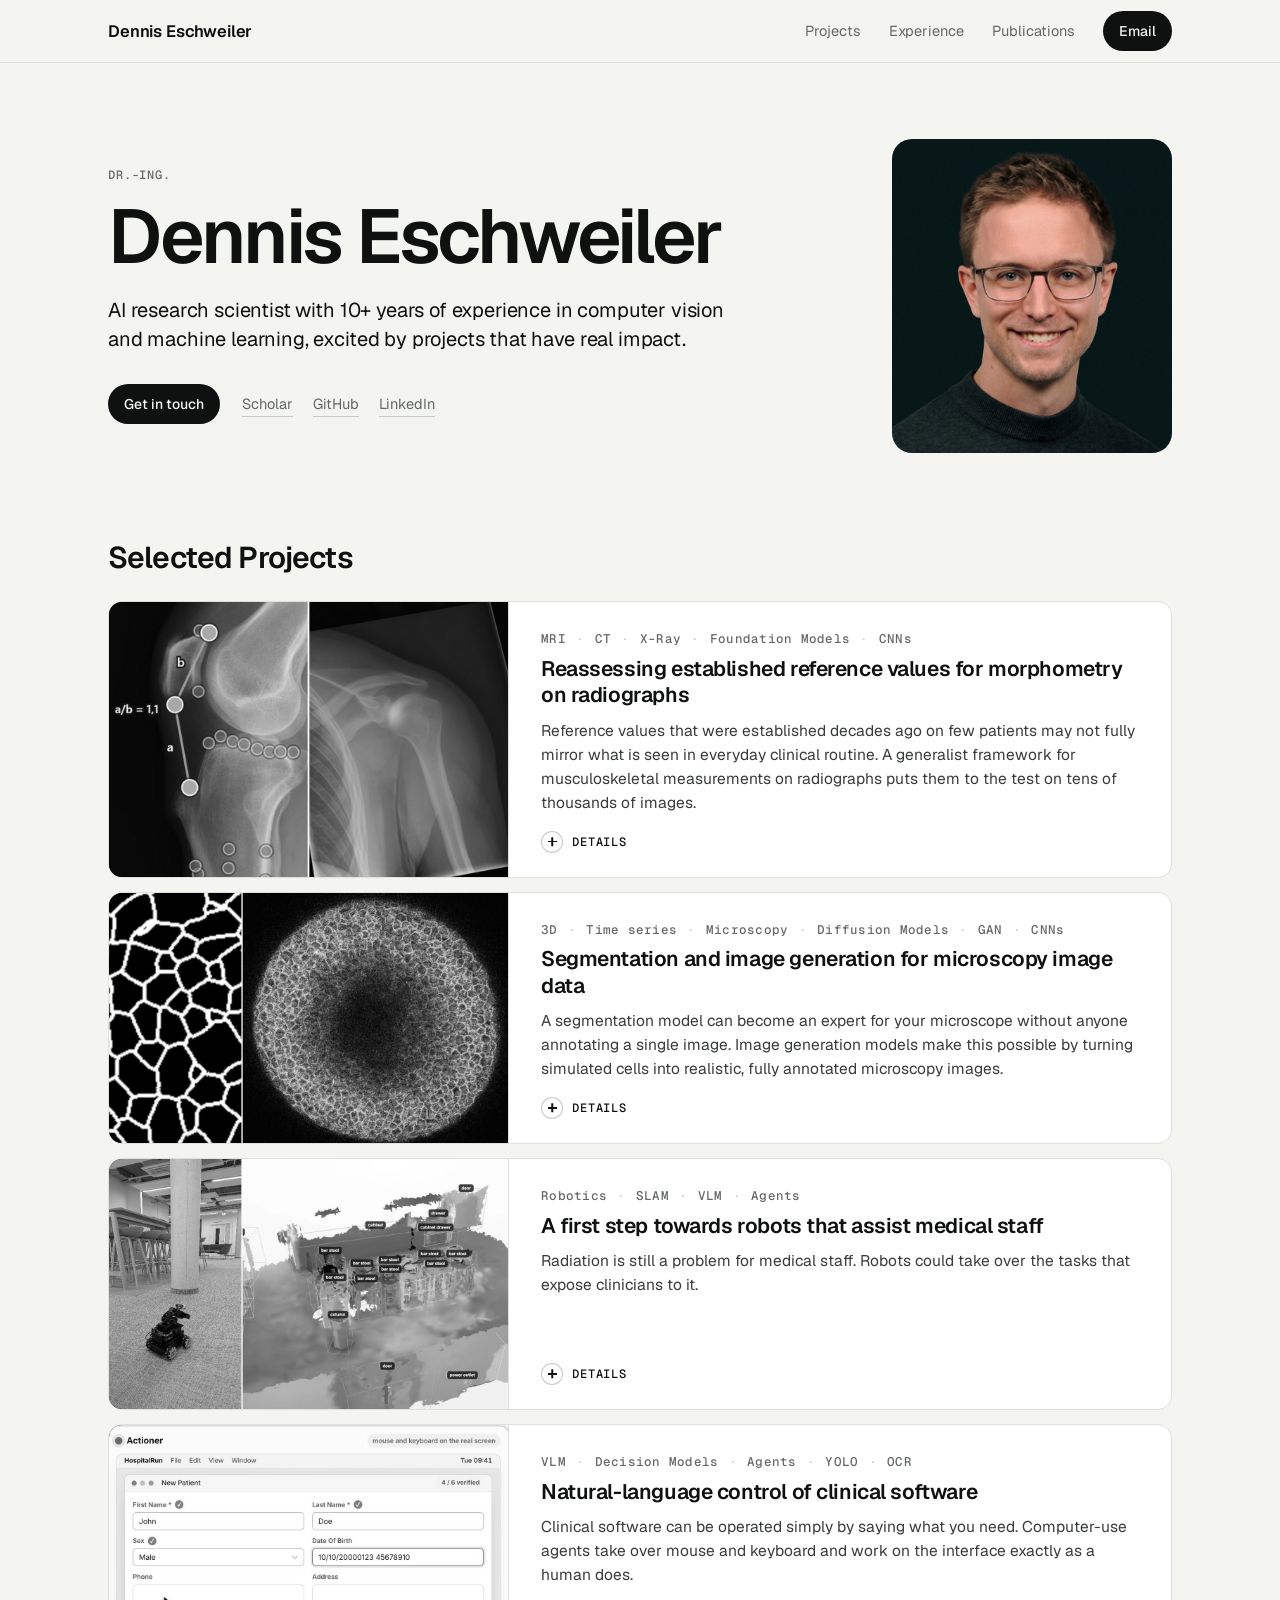
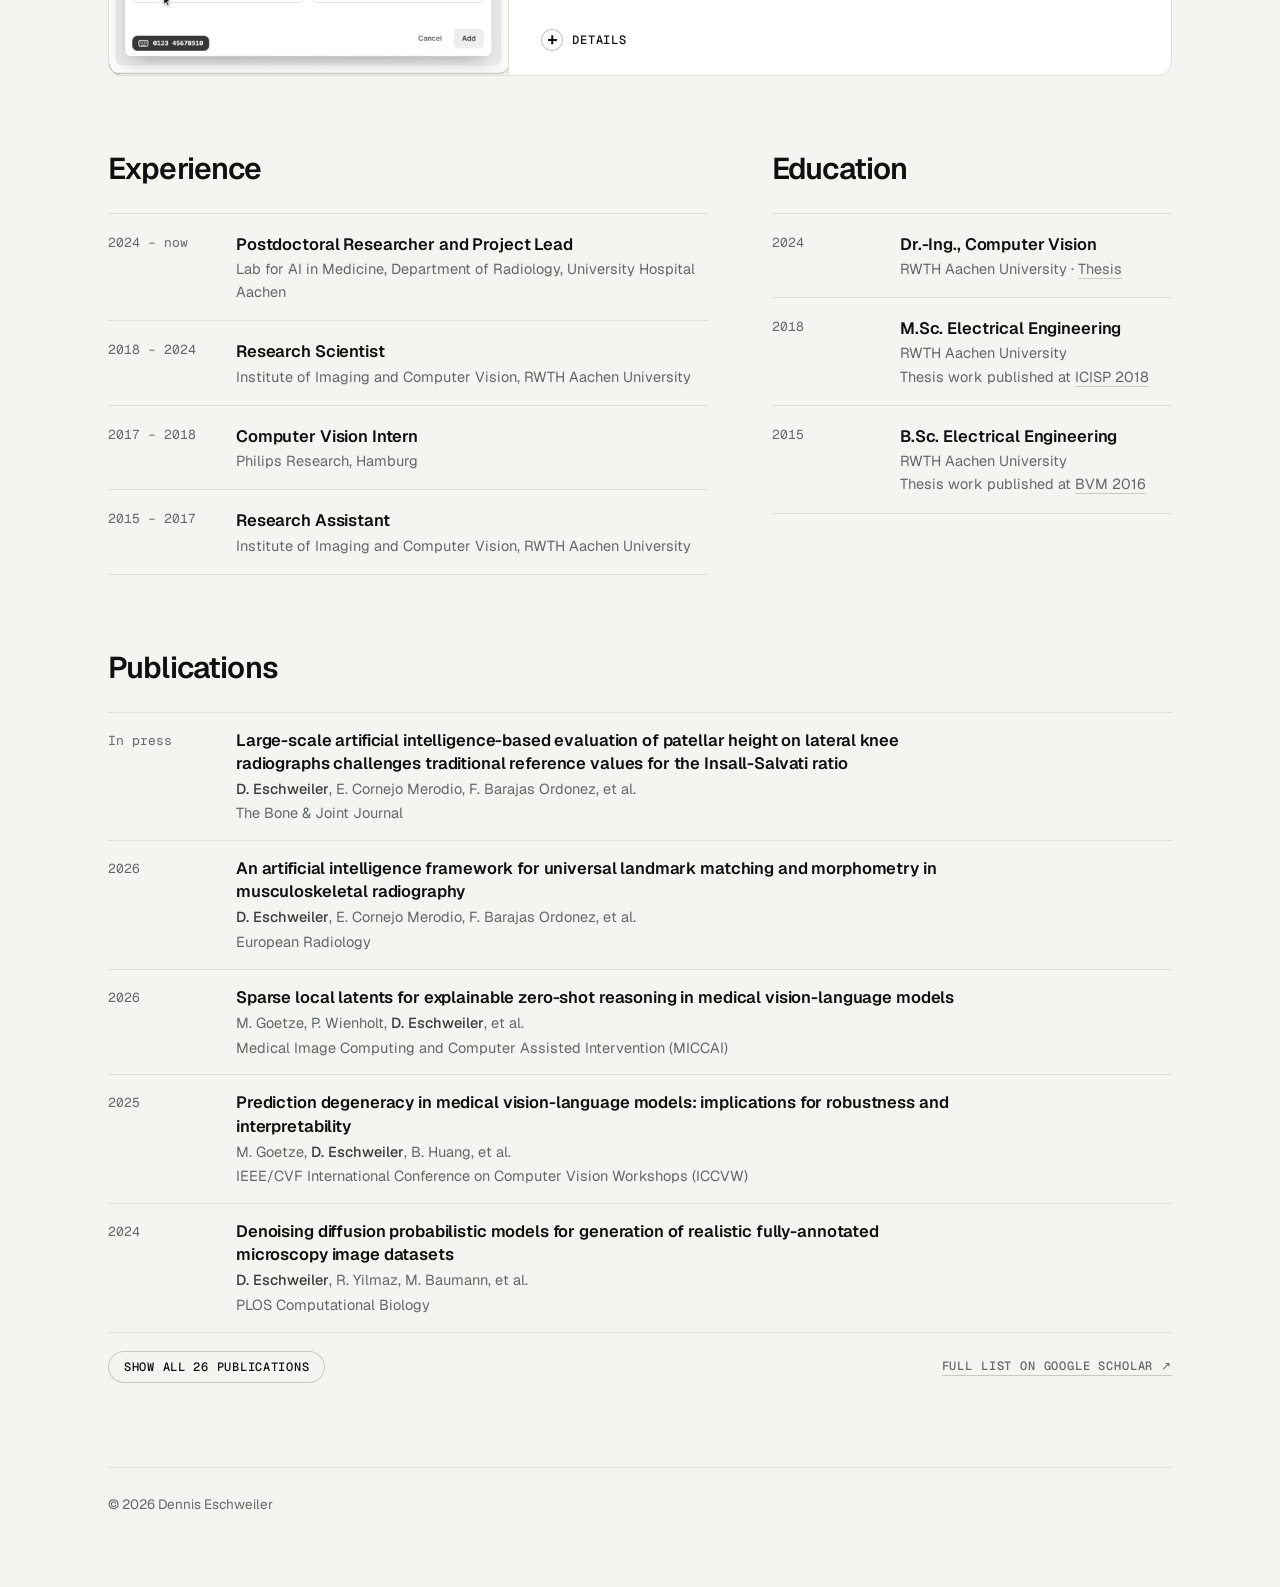
==== index.html @ c9a4a165 "Add thesis publications to education" ====
<!doctype html>
<html lang="en">
<head>
<meta charset="utf-8">
<meta name="viewport" content="width=device-width, initial-scale=1">
<meta name="color-scheme" content="light">
<title>Dennis Eschweiler · AI Research Scientist</title>
<meta name="description" content="Dennis Eschweiler, AI research scientist with 10+ years of experience in computer vision and machine learning. Selected projects, experience and publications.">
<link rel="canonical" href="https://deschweiler.github.io/">
<meta property="og:type" content="profile">
<meta property="og:title" content="Dennis Eschweiler · AI Research Scientist">
<meta property="og:description" content="Dennis Eschweiler, AI research scientist with 10+ years of experience in computer vision and machine learning. Selected projects, experience and publications.">
<meta property="og:url" content="https://deschweiler.github.io/">
<meta property="og:image" content="https://deschweiler.github.io/assets/img/portrait-dark-sq.jpg">
<meta property="og:image:width" content="720">
<meta property="og:image:height" content="720">
<meta name="twitter:card" content="summary">
<link rel="icon" href="favicon.svg" type="image/svg+xml">
<link rel="preload" href="assets/fonts/geist-latin-wght-normal.woff2" as="font" type="font/woff2" crossorigin>
<link rel="stylesheet" href="assets/style.css">
<script type="application/ld+json">
{
  "@context": "https://schema.org",
  "@type": "Person",
  "name": "Dennis Eschweiler",
  "honorificPrefix": "Dr.-Ing.",
  "jobTitle": "AI Research Scientist",
  "url": "https://deschweiler.github.io/",
  "image": "https://deschweiler.github.io/assets/img/portrait-dark-sq.jpg",
  "worksFor": {"@type": "Organization", "name": "University Hospital Aachen"},
  "alumniOf": {"@type": "CollegeOrUniversity", "name": "RWTH Aachen University"},
  "sameAs": [
    "https://scholar.google.de/citations?user=JV57X-wAAAAJ",
    "https://github.com/DEschweiler",
    "https://linkedin.com/in/dennis-eschweiler"
  ]
}
</script>
</head>
<body>

<div class="nav">
  <div class="wrap">
    <a href="#top"><b>Dennis Eschweiler</b></a>
    <ul>
      <li><a href="#projects">Projects</a></li>
      <li><a href="#experience">Experience</a></li>
      <li><a href="#publications">Publications</a></li>
      <li><a class="pill" href="mailto:dennis.eschweiler@rwth-aachen.de">Email</a></li>
    </ul>
  </div>
</div>

<main class="wrap" id="top">

  <section class="hero">
    <div>
      <p class="label eyebrow">Dr.-Ing.</p>
      <h1>Dennis Eschweiler</h1>
      <p class="statement">AI research scientist with 10+ years of experience in computer vision and machine learning, excited by projects that have real impact.</p>      <div class="actions">
        <a class="pill" href="mailto:dennis.eschweiler@rwth-aachen.de">Get in touch</a>
        <span class="textlinks"><a href="https://scholar.google.de/citations?user=JV57X-wAAAAJ">Scholar</a><a href="https://github.com/DEschweiler">GitHub</a><a href="https://linkedin.com/in/dennis-eschweiler">LinkedIn</a></span>
      </div>
    </div>
    <img class="portrait" src="assets/img/portrait-dark-tall.jpg" width="280" height="314" alt="Portrait of Dennis Eschweiler">
  </section>

  <section class="sec" id="projects">
    <div class="sec-head"><h2>Selected Projects</h2></div>
    <div class="tiles">

      <details class="tile">
        <summary>
          <figure><img loading="lazy" decoding="async" src="assets/img/work-radiography.jpg" width="1140" height="712" alt="A knee radiograph with automatically placed landmarks and a measured ratio, next to a shoulder radiograph with a heatmap of the matched landmark position"></figure>
          <div class="tile-b">
            <span class="label kw">MRI <i>·</i> CT <i>·</i> X-Ray <i>·</i> Foundation Models <i>·</i> CNNs</span>
            <h3>Reassessing established reference values for morphometry on radiographs</h3>
            <p>Reference values that were established decades ago on few patients may not fully mirror what is seen in everyday clinical routine. A generalist framework for musculoskeletal measurements on radiographs puts them to the test on tens of thousands of images.</p>
            <span class="more"><i aria-hidden="true"></i><span class="off">Details</span><span class="on">Close</span></span>
          </div>
        </summary>
        <div class="tile-d">
          <ul class="pts">
            <li>The framework I developed is generalist. Landmarks are placed once on a reference radiograph and transferred to every other radiograph automatically, so it is not tied to a single measurement or anatomy.</li>
            <li>On more than 53,000 knee radiographs, we already identified a concerning discrepancy between the traditional reference values and clinical routine for one measurement, the Insall-Salvati ratio.</li>
            <li>Next, we plan to extend this to other anatomies and projections to bring real benefit to healthcare and to the understanding of human anatomy.</li>
            <li>We are also extending the framework to 3D to include MRI and CT, and pursue the same contributions there.</li>
          </ul>
          <div class="side">
            <div class="grp">
              <span class="label">Publications</span>
              <ul>
                <li><a href="https://doi.org/10.1007/s00330-026-12555-y">European Radiology</a><small>Method, 2026</small></li>
                <li><b>The Bone &amp; Joint Journal</b><small>Clinical study, in press</small></li>
              </ul>
            </div>
            <div class="grp">
              <span class="label">Award</span>
              <ul>
                <li><a href="https://www.ukaachen.de/kliniken-institute/klinik-fuer-diagnostische-und-interventionelle-radiologie/alle-beitraege-aus-news/news/dennis-eschweiler-aus-dem-lab-for-artificial-intelligence-in-medicine-erhaelt-den-dgmsr-wissenschaftspreis-2026/">DGMSR Science Award</a><small>2026</small></li>
              </ul>
            </div>
            <div class="grp">
              <span class="label">Links</span>
              <ul>
                <li><a href="https://truhnlab.github.io/RadiographLandmarkMatching">Project page</a></li>
              </ul>
            </div>
          </div>
        </div>
      </details>

      <details class="tile">
        <summary>
          <figure><img loading="lazy" decoding="async" src="assets/img/work-microscopy.jpg" width="1140" height="712" alt="A sketch of cell outlines next to a synthetic two-channel microscopy image generated with a diffusion model"></figure>
          <div class="tile-b">
            <span class="label kw">3D <i>·</i> Time series <i>·</i> Microscopy <i>·</i> Diffusion Models <i>·</i> GAN <i>·</i> CNNs</span>
            <h3>Segmentation and image generation for microscopy image data</h3>
            <p>A segmentation model can become an expert for your microscope without anyone annotating a single image. Image generation models make this possible by turning simulated cells into realistic, fully annotated microscopy images.</p>
            <span class="more"><i aria-hidden="true"></i><span class="off">Details</span><span class="on">Close</span></span>
          </div>
        </summary>
        <div class="tile-d">
          <ul class="pts">
            <li>Segmentation means outlining every cell in a microscopy image. Doing this on a robust and general level is hard, because you need many annotated examples that cover different microscopes, imaging techniques and quality standards.</li>
            <li>Simulating cell shapes is much easier, and a simulated shape is already its own annotation. A cell shape simulator can also be reused once it is set up, which makes the system sustainable.</li>
            <li>What is still missing is the image that belongs to each shape. An image generation model adds it by turning the simulated cell into a synthesized microscopy image, which gives fully annotated image and mask pairs for training segmentation approaches.</li>
            <li>To adapt this to a new microscope setup, you simply image your cells, train a diffusion model on them without supervision and let it turn simulated cells into cells that look exactly like the ones you just imaged.</li>
          </ul>
          <div class="side">
            <div class="grp">
              <span class="label">Publications</span>
              <ul>
                <li><a href="https://doi.org/10.1371/journal.pcbi.1011890">PLOS Computational Biology</a><small>2024</small></li>
                <li><b>ISBI and MICCAI workshops</b><small>Conference papers</small></li>
              </ul>
            </div>
            <div class="grp">
              <span class="label">Award</span>
              <ul>
                <li><a href="https://celltrackingchallenge.net/participants/RWTH-GE/">Cell Segmentation Benchmark</a><small>Winner, Cell Tracking Challenge 2019</small></li>
              </ul>
            </div>
            <div class="grp">
              <span class="label">Links</span>
              <ul>
                <li><a href="https://morphographx.org/">MorphoGraphX 2.0</a><small>Segmentation approach integrated</small></li>
                <li><a href="https://publications.rwth-aachen.de/record/993832">Doctoral thesis</a></li>
                <li><a href="https://github.com/stegmaierj/DiffusionModelsForImageSynthesis">Code</a></li>
              </ul>
            </div>
          </div>
        </div>
      </details>

      <details class="tile">
        <summary>
          <figure><img loading="lazy" decoding="async" src="assets/img/work-robotics.jpg" width="1140" height="712" alt="A small mobile robot with an arm in an office, next to its 3D scan of the room with labelled cabinets, bar stools and doors"></figure>
          <div class="tile-b">
            <span class="label kw">Robotics <i>·</i> SLAM <i>·</i> VLM <i>·</i> Agents</span>
            <h3>A first step towards robots that assist medical staff</h3>
            <p>Radiation is still a problem for medical staff. Robots could take over the tasks that expose clinicians to it.</p>
            <span class="more"><i aria-hidden="true"></i><span class="off">Details</span><span class="on">Close</span></span>
          </div>
        </summary>
        <div class="tile-d">
          <ul class="pts">
            <li>Robots are becoming omnipresent, and AI has reached a stage where they could advance quite a lot. As an engineer, I am particularly excited about this potential.</li>
            <li>We work towards this with a general system that lets a robot map a room, understand what is in it and manipulate objects. A robot could, for example, find and unpack sterile tools and materials or monitor radiation in an angiography suite, to assist medical staff with tasks during radiation exposure.</li>
          </ul>
          <div class="side">
            <div class="grp">
              <span class="label">Collaboration</span>
              <ul>
                <li><a href="https://pai.rwth-aachen.de/">Physical AI Lab</a><small>RWTH Aachen University</small></li>
              </ul>
            </div>
            <div class="grp">
              <span class="label">Links</span>
              <ul>
                <li><a href="https://truhnlab.github.io/MedicalEmbodiment_ScanLabelAct/">Project page</a></li>
                <li><a href="https://github.com/TruhnLab/MedicalEmbodiment_ScanLabelAct">Code</a></li>
              </ul>
            </div>
          </div>
        </div>
      </details>

      <details class="tile">
        <summary>
          <figure><img loading="lazy" decoding="async" src="assets/img/work-computer-use.jpg" width="1140" height="712" alt="An agent fills in a patient form in a hospital information system, with verified fields marked by green ticks"></figure>
          <div class="tile-b">
            <span class="label kw">VLM <i>·</i> Decision Models <i>·</i> Agents <i>·</i> YOLO <i>·</i> OCR</span>
            <h3>Natural-language control of clinical software</h3>
            <p>Clinical software can be operated simply by saying what you need. Computer-use agents take over mouse and keyboard and work on the interface exactly as a human does.</p>
            <span class="more"><i aria-hidden="true"></i><span class="off">Details</span><span class="on">Close</span></span>
          </div>
        </summary>
        <div class="tile-d">
          <ul class="pts">
            <li>The agents only work with what is on the screen, so no programmatic access to the software is needed.</li>
            <li>This opens up a lot of potential that we are working towards. Repetitive tasks can be automated, clinical staff can operate a system without touching it, even in sterile environments, and a user who is stuck can be shown how the system works, just like a colleague would show you.</li>
          </ul>
          <div class="side">
            <div class="grp">
              <span class="label">Publications</span>
              <ul>
                <li><b>Manuscript under review</b></li>
              </ul>
            </div>
            <div class="grp">
              <span class="label">Links</span>
              <ul>
                <li><a href="https://truhnlab.github.io/computer-use-agents/">Project page</a></li>
                <li><a href="https://github.com/TruhnLab/computer-use-agents">Code</a></li>
              </ul>
            </div>
          </div>
        </div>
      </details>

    </div>
  </section>

  <section class="sec two" id="experience">
    <div>
      <div class="sec-head"><h2>Experience</h2></div>
      <ul class="tl">
        <li><time>2024 – now</time><div><b>Postdoctoral Researcher and Project Lead</b><span>Lab for AI in Medicine, Department of Radiology, University Hospital Aachen</span></div></li>
        <li><time>2018 – 2024</time><div><b>Research Scientist</b><span>Institute of Imaging and Computer Vision, RWTH Aachen University</span></div></li>
        <li><time>2017 – 2018</time><div><b>Computer Vision Intern</b><span>Philips Research, Hamburg</span></div></li>
        <li><time>2015 – 2017</time><div><b>Research Assistant</b><span>Institute of Imaging and Computer Vision, RWTH Aachen University</span></div></li>
      </ul>
    </div>
    <div>
      <div class="sec-head"><h2>Education</h2></div>
      <ul class="tl">
        <li><time>2024</time><div><b>Dr.-Ing., Computer Vision</b><span>RWTH Aachen University · <a href="https://publications.rwth-aachen.de/record/993832">Thesis</a></span></div></li>
        <li><time>2018</time><div><b>M.Sc. Electrical Engineering</b><span>RWTH Aachen University</span><span>Thesis work published at <a href="https://doi.org/10.1007/978-3-319-94211-7_50">ICISP 2018</a></span></div></li>
        <li><time>2015</time><div><b>B.Sc. Electrical Engineering</b><span>RWTH Aachen University</span><span>Thesis work published at <a href="https://doi.org/10.1007/978-3-662-49465-3_46">BVM 2016</a></span></div></li>
      </ul>
    </div>
  </section>

  <section class="sec" id="publications">
    <div class="sec-head"><h2>Publications</h2></div>
    <!-- Hand-picked list, newest first. To add a paper, copy one <li> to the top and change its year, link, title, authors and venue. -->
    <ul class="pubs" id="publist">
      <li><time>In press</time><div><b>Large-scale artificial intelligence-based evaluation of patellar height on lateral knee radiographs challenges traditional reference values for the Insall-Salvati ratio</b><span><u>D. Eschweiler</u>, E. Cornejo Merodio, F. Barajas Ordonez, et al.</span><span>The Bone &amp; Joint Journal</span></div></li>
      <li><time>2026</time><div><b><a href="https://doi.org/10.1007/s00330-026-12555-y">An artificial intelligence framework for universal landmark matching and morphometry in musculoskeletal radiography</a></b><span><u>D. Eschweiler</u>, E. Cornejo Merodio, F. Barajas Ordonez, et al.</span><span>European Radiology</span></div></li>
      <li><time>2026</time><div><b><a href="https://doi.org/10.1007/978-3-032-38079-1_48">Sparse local latents for explainable zero-shot reasoning in medical vision-language models</a></b><span>M. Goetze, P. Wienholt, <u>D. Eschweiler</u>, et al.</span><span>Medical Image Computing and Computer Assisted Intervention (MICCAI)</span></div></li>
      <li><time>2025</time><div><b><a href="https://doi.org/10.1109/ICCVW69036.2025.00701">Prediction degeneracy in medical vision-language models: implications for robustness and interpretability</a></b><span>M. Goetze, <u>D. Eschweiler</u>, B. Huang, et al.</span><span>IEEE/CVF International Conference on Computer Vision Workshops (ICCVW)</span></div></li>
      <li><time>2024</time><div><b><a href="https://doi.org/10.1371/journal.pcbi.1011890">Denoising diffusion probabilistic models for generation of realistic fully-annotated microscopy image datasets</a></b><span><u>D. Eschweiler</u>, R. Yilmaz, M. Baumann, et al.</span><span>PLOS Computational Biology</span></div></li>
      <li><time>2024</time><div><b><a href="https://doi.org/10.1007/978-3-031-73281-2_19">Annotated biomedical video generation using denoising diffusion probabilistic models and flow fields</a></b><span>R. Yilmaz, <u>D. Eschweiler</u>, J. Stegmaier</span><span>MICCAI Workshop on Simulation and Synthesis in Medical Imaging (SASHIMI)</span></div></li>
      <li><time>2024</time><div><b><a href="https://doi.org/10.1109/ISBI56570.2024.10635836">Retinal OCT synthesis with denoising diffusion probabilistic models for layer segmentation</a></b><span>Y. Wu, W. He, <u>D. Eschweiler</u>, et al.</span><span>IEEE International Symposium on Biomedical Imaging (ISBI)</span></div></li>
      <li><time>2023</time><div><b><a href="https://doi.org/10.3390/ijms24043240">Definition and quantification of three-dimensional imaging targets to phenotype pre-eclampsia subtypes: an exploratory study</a></b><span>S. Hermans, J. Pilon, <u>D. Eschweiler</u>, et al.</span><span>International Journal of Molecular Sciences</span></div></li>
      <li><time>2023</time><div><b><a href="https://doi.org/10.1109/ICASSP49357.2023.10095221">End-to-end classification of cell-cycle stages with center-cell focus tracker using recurrent neural networks</a></b><span>A. Jose, R. Roy, <u>D. Eschweiler</u>, et al.</span><span>IEEE International Conference on Acoustics, Speech and Signal Processing (ICASSP)</span></div></li>
      <li><time>2022</time><div><b><a href="https://doi.org/10.7554/eLife.72601">Using positional information to provide context for biological image analysis with MorphoGraphX 2.0</a></b><span>S. Strauss, A. Runions, B. Lane, <u>D. Eschweiler</u>, et al.</span><span>eLife</span></div></li>
      <li><time>2022</time><div><b><a href="https://doi.org/10.1109/ICIP46576.2022.9897942">Robust 3D cell segmentation: extending the view of Cellpose</a></b><span><u>D. Eschweiler</u>, R. S. Smith, J. Stegmaier</span><span>IEEE International Conference on Image Processing (ICIP)</span></div></li>
      <li><time>2022</time><div><b><a href="https://doi.org/10.1007/978-3-031-16980-9_3">Probabilistic image diversification to improve segmentation in 3D microscopy image data</a></b><span><u>D. Eschweiler</u>, J. Schock, J. Stegmaier</span><span>MICCAI Workshop on Simulation and Synthesis in Medical Imaging (SASHIMI)</span></div></li>
      <li><time>2022</time><div><b><a href="https://doi.org/10.1109/ICIP46576.2022.9897925">Linear discriminant analysis metric learning using Siamese neural networks</a></b><span>A. Jose, Q. Mei, <u>D. Eschweiler</u>, I. Laube, J. Stegmaier</span><span>IEEE International Conference on Image Processing (ICIP)</span></div></li>
      <li><time>2022</time><div><b><a href="https://doi.org/10.1016/B978-0-12-824349-7.00030-X">Spatiotemporal image generation for embryomics applications</a></b><span><u>D. Eschweiler</u>, I. Laube, J. Stegmaier</span><span>Book chapter in Biomedical Image Synthesis and Simulation: Methods and Applications</span></div></li>
      <li><time>2021</time><div><b><a href="https://doi.org/10.1371/journal.pone.0260509">3D fluorescence microscopy data synthesis for segmentation and benchmarking</a></b><span><u>D. Eschweiler</u>, M. Rethwisch, M. Jarchow, S. Koppers, J. Stegmaier</span><span>PLOS ONE</span></div></li>
      <li><time>2021</time><div><b><a href="https://doi.org/10.1109/ISBI48211.2021.9433983">Spherical harmonics for shape-constrained 3D cell segmentation</a></b><span><u>D. Eschweiler</u>, M. Rethwisch, S. Koppers, J. Stegmaier</span><span>IEEE International Symposium on Biomedical Imaging (ISBI)</span></div></li>
      <li><time>2021</time><div><b><a href="https://doi.org/10.1109/ISBI48211.2021.9433896">CellCycleGAN: spatiotemporal microscopy image synthesis of cell populations using statistical shape models and conditional GANs</a></b><span>D. Bähr, <u>D. Eschweiler</u>, A. Bhattacharyya, D. Moreno-Andrés, W. Antonin, J. Stegmaier</span><span>IEEE International Symposium on Biomedical Imaging (ISBI)</span></div></li>
      <li><time>2021</time><div><b><a href="https://doi.org/10.1007/978-3-030-88552-6_13">Semi- and self-supervised multi-view fusion of 3D microscopy images using generative adversarial networks</a></b><span>C. Yang, <u>D. Eschweiler</u>, J. Stegmaier</span><span>MICCAI Workshop on Machine Learning for Medical Image Reconstruction (MLMIR)</span></div></li>
      <li><time>2019</time><div><b><a href="https://doi.org/10.1109/TMI.2019.2947628">A multi-organ nucleus segmentation challenge</a></b><span>N. Kumar, R. Verma, D. Anand, …, <u>D. Eschweiler</u>, et al.</span><span>IEEE Transactions on Medical Imaging</span></div></li>
      <li><time>2019</time><div><b><a href="https://doi.org/10.1109/ISBI.2019.8759242">CNN-based preprocessing to optimize watershed-based cell segmentation in 3D confocal microscopy images</a></b><span><u>D. Eschweiler</u>, T. V. Spina, R. C. Choudhury, E. Meyerowitz, A. Cunha, J. Stegmaier</span><span>IEEE International Symposium on Biomedical Imaging (ISBI)</span></div></li>
      <li><time>2019</time><div><b><a href="https://doi.org/10.1007/978-3-030-32778-1_9">Towards annotation-free segmentation of fluorescently labeled cell membranes in confocal microscopy images</a></b><span><u>D. Eschweiler</u>, T. Klose, F. N. Müller-Fouarge, M. Kopaczka, J. Stegmaier</span><span>MICCAI Workshop on Simulation and Synthesis in Medical Imaging (SASHIMI)</span></div></li>
      <li><time>2019</time><div><b><a href="https://doi.org/10.1007/978-3-030-32254-0_63">Combined learning for similar tasks with domain-switching networks</a></b><span>D. Bug, <u>D. Eschweiler</u>, Q. Liu, et al.</span><span>Medical Image Computing and Computer Assisted Intervention (MICCAI)</span></div></li>
      <li><time>2018</time><div><b><a href="https://doi.org/10.1007/978-3-319-94211-7_50">Gradual domain adaptation for segmenting whole slide images showing pathological variability</a></b><span>M. Gadermayr, <u>D. Eschweiler</u>, B. M. Klinkhammer, P. Boor, D. Merhof</span><span>International Conference on Image and Signal Processing (ICISP)</span></div></li>
      <li><time>2017</time><div><b><a href="https://doi.org/10.1016/j.compbiomed.2017.09.014">Segmenting renal whole slide images virtually without training data</a></b><span>M. Gadermayr, <u>D. Eschweiler</u>, A. Jeevanesan, B. M. Klinkhammer, P. Boor, D. Merhof</span><span>Computers in Biology and Medicine</span></div></li>
      <li><time>2016</time><div><b><a href="https://doi.org/10.2312/vcbm.20161277">A feasibility study on automated protein aggregate characterization utilizing a hybrid classification model</a></b><span><u>D. Eschweiler</u>, M. Gadermayr, J. Unger, M. Nippold, B. Falkenburger, D. Merhof</span><span>Eurographics Workshop on Visual Computing for Biology and Medicine (VCBM)</span></div></li>
      <li><time>2016</time><div><b><a href="https://doi.org/10.1007/978-3-662-49465-3_46">Detection and quantification of cytoskeletal granules</a></b><span><u>D. Eschweiler</u>, J. Unger, K. Chaisaowong, et al.</span><span>Bildverarbeitung für die Medizin (BVM)</span></div></li>
    </ul>
    <div class="pubs-foot">
      <button class="showall" id="pubmore" type="button" aria-controls="publist" aria-expanded="false" hidden>Show all</button>
      <a class="label" href="https://scholar.google.de/citations?user=JV57X-wAAAAJ">Full list on Google Scholar ↗</a>
    </div>
  </section>

  <footer>
    <span>© 2026 Dennis Eschweiler</span>
  </footer>
</main>

<script>
/* publications: show the first five, the rest on request. Without script the whole list is shown. */
(function(){
  var list=document.getElementById('publist'),more=document.getElementById('pubmore');
  if(!list||!more||list.children.length<6)return;
  function label(){var open=!list.classList.contains('is-collapsed');more.textContent=open?'Show fewer':'Show all '+list.children.length+' publications';more.setAttribute('aria-expanded',open)}
  list.classList.add('is-collapsed');more.hidden=false;label();
  more.addEventListener('click',function(){
    var closing=!list.classList.toggle('is-collapsed');label();
    if(closing&&list.getBoundingClientRect().top<0)document.getElementById('publications').scrollIntoView();
  });
})();
</script>
</body>
</html>
---- assets/style.css ----
@font-face{font-family:"Geist";src:url(fonts/geist-latin-wght-normal.woff2) format("woff2");font-weight:100 900;font-style:normal;font-display:swap}
@font-face{font-family:"Geist Mono";src:url(fonts/geist-mono-latin-wght-normal.woff2) format("woff2");font-weight:100 900;font-style:normal;font-display:swap}

/* light only: the page does not follow the system's dark setting */
:root{
  color-scheme:light;
  --bg:#F4F4F1; --surface:#FFFFFF; --ink:#0F1110; --body:#373B39; --muted:#636866; --rule:#E1E1DC; --rule-strong:#C9C9C3;
  --accent:#C2410C;
  --sans:"Geist",system-ui,-apple-system,"Segoe UI",Roboto,sans-serif;
  --mono:"Geist Mono",ui-monospace,"SF Mono",Menlo,Consolas,monospace;
  --r:14px;
}
*{box-sizing:border-box}
html{-webkit-text-size-adjust:100%;scroll-behavior:smooth;scroll-padding-top:80px}
@media (prefers-reduced-motion:reduce){html{scroll-behavior:auto}}
body{margin:0;background:var(--bg);color:var(--body);font:400 16.5px/1.6 var(--sans);-webkit-font-smoothing:antialiased}
a{color:inherit;text-decoration:none}
a:focus-visible{outline:2px solid var(--accent);outline-offset:3px;border-radius:4px}
img{display:block;max-width:100%}
.wrap{max-width:1128px;margin:0 auto;padding:0 32px}
.label{font:500 12px/1.4 var(--mono);letter-spacing:.07em;text-transform:uppercase;color:var(--muted)}

/* nav */
.nav{position:sticky;top:0;z-index:5;background:color-mix(in srgb,var(--bg) 86%,transparent);backdrop-filter:saturate(1.4) blur(12px);-webkit-backdrop-filter:saturate(1.4) blur(12px);border-bottom:1px solid var(--rule)}
.nav .wrap{display:flex;align-items:center;justify-content:space-between;height:62px;gap:20px}
.nav b{font-weight:600;color:var(--ink);letter-spacing:-.01em}
.nav ul{display:flex;align-items:center;gap:28px;list-style:none;margin:0;padding:0;font-size:14.5px;color:var(--muted)}
.nav ul a:hover{color:var(--ink)}
.pill{display:inline-flex;align-items:center;gap:8px;padding:9px 16px;border-radius:99px;background:var(--ink);color:var(--bg)!important;font-size:14px;font-weight:500;transition:opacity .15s}
.pill:hover{opacity:.82}

/* hero */
.eyebrow{margin:0}
.hero{display:grid;grid-template-columns:minmax(0,1fr) 280px;gap:72px;align-items:center;padding:76px 0 12px}
h1{margin:14px 0 0;font-size:clamp(42px,6.6vw,76px);line-height:1;font-weight:600;letter-spacing:-.04em;color:var(--ink)}
.statement{margin:22px 0 0;font-size:clamp(18px,1.8vw,20px);line-height:1.45;letter-spacing:-.008em;color:var(--ink);text-wrap:balance}
.actions{display:flex;flex-wrap:wrap;align-items:center;gap:10px 12px;margin:30px 0 0}
.textlinks{display:flex;gap:20px;margin-left:10px;font-size:14.5px;color:var(--muted)}
.textlinks a{border-bottom:1px solid var(--rule-strong);padding-bottom:1px}
.textlinks a:hover{color:var(--ink);border-color:var(--ink)}
.portrait{width:280px;height:auto;aspect-ratio:1/1.12;object-fit:cover;object-position:50% 14%;border-radius:20px}

/* sections */
.sec{padding:76px 0 0}
.sec-head{display:flex;justify-content:space-between;align-items:baseline;gap:20px;margin:0 0 26px}
h2{margin:0;font-size:30px;line-height:1.15;font-weight:600;letter-spacing:-.028em;color:var(--ink)}

/* project tiles: a native <details> element per project, no script */
.tiles{display:grid;gap:14px}
.tile{background:var(--surface);border:1px solid var(--rule);border-radius:var(--r);overflow:hidden;transition:border-color .15s}
.tile:hover,.tile[open]{border-color:var(--rule-strong)}
.tile summary{display:grid;grid-template-columns:400px minmax(0,1fr);cursor:pointer;list-style:none}
.tile summary::-webkit-details-marker{display:none}
.tile summary:focus-visible{outline:2px solid var(--accent);outline-offset:-2px;border-radius:var(--r)}
.tile figure{position:relative;margin:0;min-height:250px;background:#080909;border-right:1px solid var(--rule)}
.tile figure img{position:absolute;inset:0;width:100%;height:100%;object-fit:cover;filter:grayscale(1);transition:filter .35s ease}
.tile[open] figure img,.tile summary:focus-visible figure img{filter:none}
@media (hover:hover){.tile:hover figure img{filter:none}}
@media (prefers-reduced-motion:reduce){.tile figure img{transition:none}}
.tile-b{display:flex;flex-direction:column;padding:28px 32px 24px}
.kw{text-transform:none;letter-spacing:.02em;font-size:12.5px}
.kw i{font-style:normal;color:var(--rule-strong);margin:0 2px}
.tile h3{margin:8px 0 0;font-size:21px;line-height:1.26;font-weight:600;letter-spacing:-.02em;color:var(--ink);max-width:28em}
.tile-b p{margin:10px 0 0;font-size:15.5px;line-height:1.55;max-width:40em}
.more{display:inline-flex;align-items:center;gap:9px;margin:auto 0 0;padding:16px 0 0;font:500 12px/1 var(--mono);letter-spacing:.07em;text-transform:uppercase;color:var(--ink)}
.more i{position:relative;width:22px;height:22px;border-radius:50%;box-shadow:inset 0 0 0 1px var(--rule-strong);transition:background .15s,box-shadow .15s}
.more i::before,.more i::after{content:"";position:absolute;left:50%;top:50%;width:9px;height:1.5px;margin:-.75px 0 0 -4.5px;background:var(--ink);transition:transform .2s,background .15s}
.more i::after{transform:rotate(90deg)}
.tile summary:hover .more i{background:var(--ink);box-shadow:none}
.tile summary:hover .more i::before,.tile summary:hover .more i::after{background:var(--surface)}
.tile[open] .more i::after{transform:rotate(0)}
.more .on,.tile[open] .more .off{display:none}
.tile[open] .more .on{display:inline}
.tile-d{display:grid;grid-template-columns:minmax(0,1fr) 264px;gap:24px 44px;padding:26px 28px 28px;border-top:1px solid var(--rule)}
.tile-d ul{margin:0;padding:0;list-style:none}
.side{display:grid;gap:20px;align-content:start;padding-left:28px;border-left:1px solid var(--rule)}
.pts li{position:relative;padding-left:18px;font-size:15.5px;line-height:1.55;max-width:42em}
.pts li + li{margin-top:9px}
.pts li::before{content:"";position:absolute;left:0;top:.68em;width:6px;height:6px;border-radius:50%;background:var(--accent)}
.grp .label{display:block;margin-bottom:9px}
.grp li{font-size:14.5px;line-height:1.4}
.grp li + li{margin-top:10px}
.grp a,.grp b{font-weight:500;color:var(--ink)}
.grp a::after{content:" ↗";color:var(--accent);font-weight:400}
.grp a:hover{text-decoration:underline;text-decoration-thickness:1px;text-underline-offset:3px}
.grp small{display:block;margin-top:2px;font-size:13px;color:var(--muted)}
@supports (interpolate-size:allow-keywords){
  @media (prefers-reduced-motion:no-preference){
    .tile{interpolate-size:allow-keywords}
    .tile::details-content{block-size:0;overflow:hidden;transition:block-size .28s ease,content-visibility .28s allow-discrete}
    .tile[open]::details-content{block-size:auto}
  }
}

/* experience table */
.two{display:grid;grid-template-columns:minmax(0,1.5fr) minmax(0,1fr);gap:64px}
.tl{list-style:none;margin:0;padding:0;border-top:1px solid var(--rule)}
.tl li{display:grid;grid-template-columns:112px 1fr;gap:16px;padding:17px 0;border-bottom:1px solid var(--rule)}
.tl time{font:400 13px/1.9 var(--mono);color:var(--muted)}
.tl b{display:block;font-weight:600;color:var(--ink);letter-spacing:-.008em}
.tl span{display:block;font-size:14.5px;color:var(--muted)}
.tl a{border-bottom:1px solid var(--rule-strong)}
.tl a:hover{color:var(--ink);border-color:var(--ink)}

/* publications */
.pubs{list-style:none;margin:0;padding:0;border-top:1px solid var(--rule)}
.pubs li{display:grid;grid-template-columns:112px minmax(0,1fr);gap:16px;align-items:start;padding:16px 0;border-bottom:1px solid var(--rule)}
.pubs.is-collapsed li:nth-child(n+6){display:none}
.pubs time{font:400 13px/1.9 var(--mono);color:var(--muted)}
.pubs div b{display:block;font-weight:600;line-height:1.4;color:var(--ink);letter-spacing:-.008em;max-width:44em}
.pubs div b a:hover{text-decoration:underline;text-decoration-thickness:1px;text-underline-offset:3px}
.pubs div span{display:block;margin-top:3px;font-size:14.5px;line-height:1.5;color:var(--muted);max-width:50em}
.pubs u{text-decoration:none;color:var(--body);font-weight:500}
.pubs-foot{display:flex;justify-content:space-between;align-items:center;gap:14px 24px;flex-wrap:wrap;margin:18px 0 0}
.pubs-foot a{border-bottom:1px solid var(--rule-strong)}
.pubs-foot a:hover{color:var(--ink);border-color:var(--ink)}
.showall{display:inline-flex;align-items:center;gap:9px;padding:10px 16px;border:0;border-radius:99px;background:none;box-shadow:inset 0 0 0 1px var(--rule-strong);font:500 12px/1 var(--mono);letter-spacing:.06em;text-transform:uppercase;color:var(--ink);cursor:pointer}
.showall:hover{box-shadow:inset 0 0 0 1px var(--ink)}
.showall:focus-visible{outline:2px solid var(--accent);outline-offset:2px}
.showall[hidden]{display:none}

footer{display:flex;justify-content:space-between;gap:16px;flex-wrap:wrap;margin:84px 0 0;padding:26px 0 72px;border-top:1px solid var(--rule);font-size:13.5px;color:var(--muted)}

@media (max-width:900px){
  .wrap{padding:0 20px}
  .nav ul li:not(:last-child){display:none}
  .hero{grid-template-columns:1fr;gap:28px;padding:40px 0 0}
  .portrait{width:112px;aspect-ratio:1;border-radius:16px;order:-1}
  .textlinks{margin-left:0;width:100%}
  .sec{padding-top:56px}
  h2{font-size:26px}
  .tile summary{grid-template-columns:1fr}
  .tile figure{min-height:0;aspect-ratio:16/10;border-right:0;border-bottom:1px solid var(--rule)}
  .tile-b{padding:20px 20px 18px}
  .tile h3{font-size:19.5px}
  .tile-d{grid-template-columns:1fr;padding:20px 20px 22px}
  .side{padding:20px 0 0;border-left:0;border-top:1px solid var(--rule)}
  .two{grid-template-columns:1fr;gap:44px}
  .tl li{grid-template-columns:1fr;gap:0}
  .pubs li{grid-template-columns:1fr;gap:2px;padding:15px 0}
  footer{margin-top:60px}
}

@media print{.nav{position:static}.tile figure img{filter:none}}
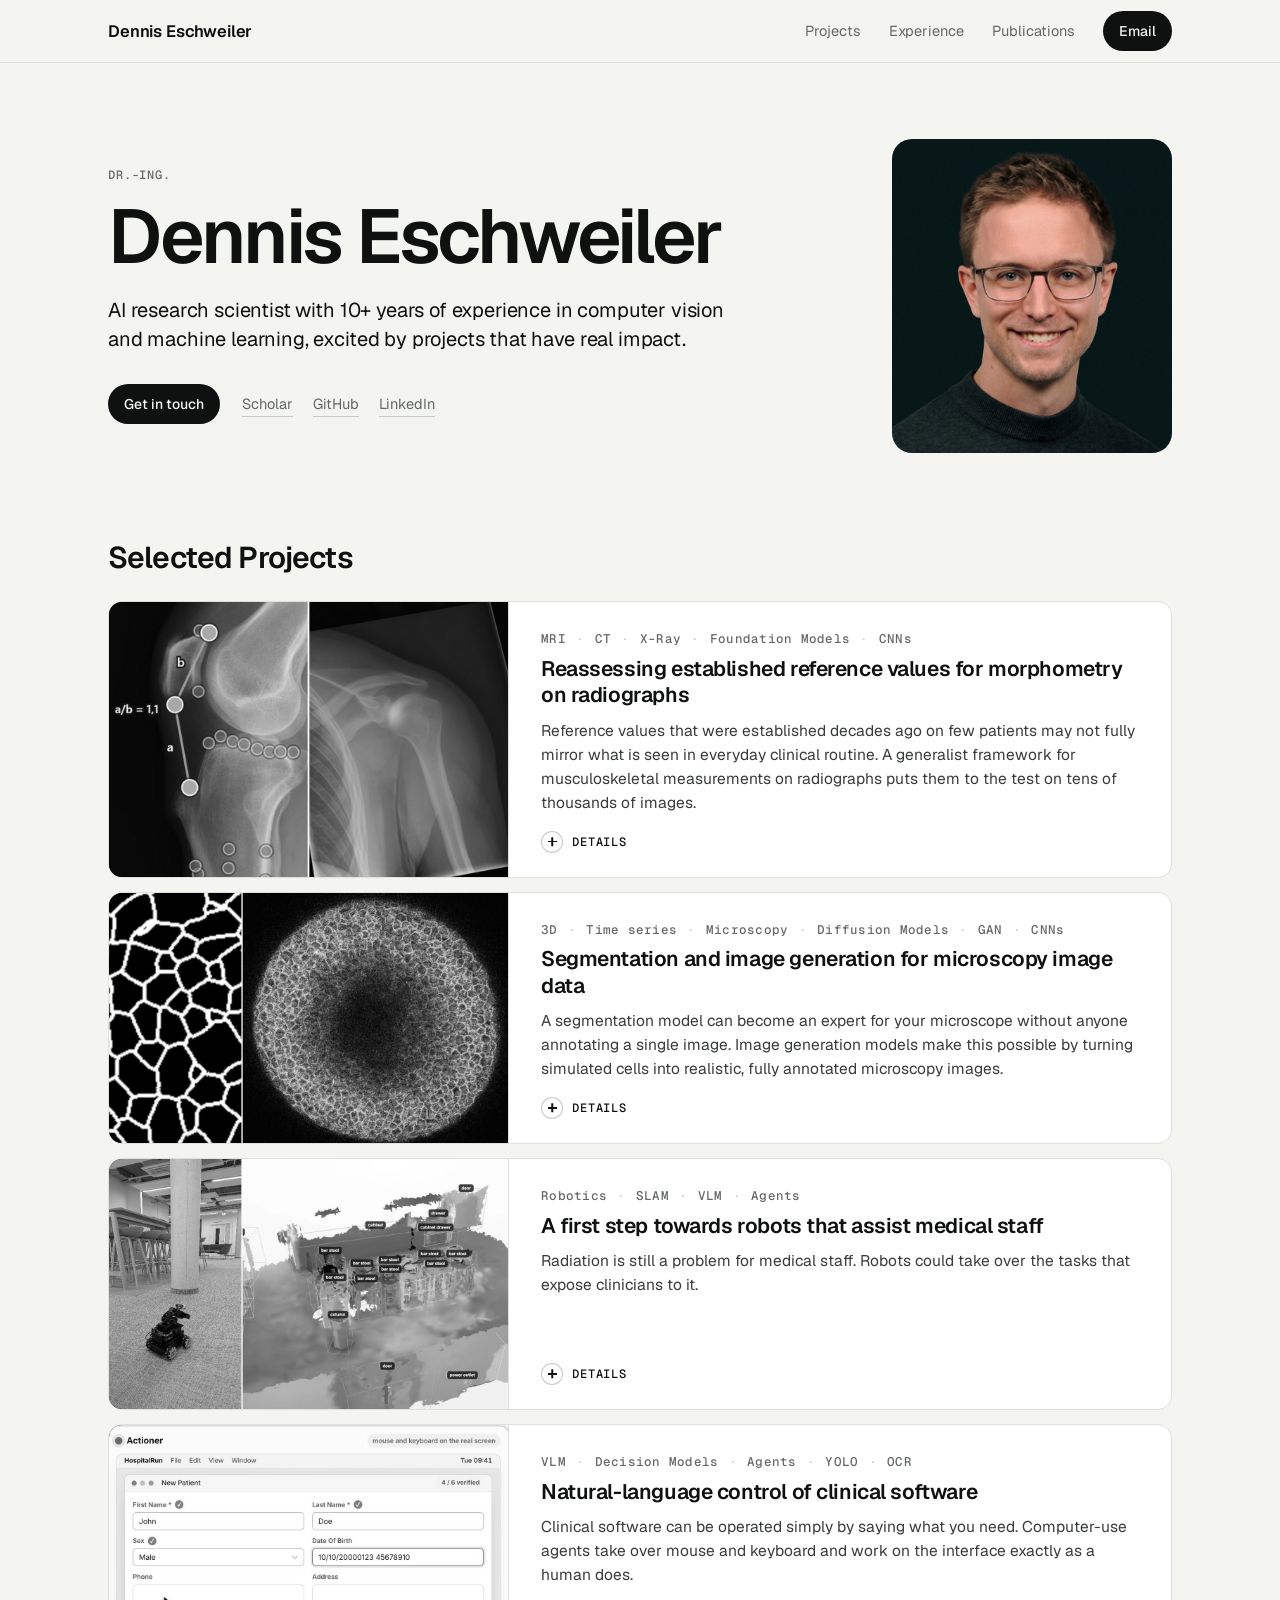
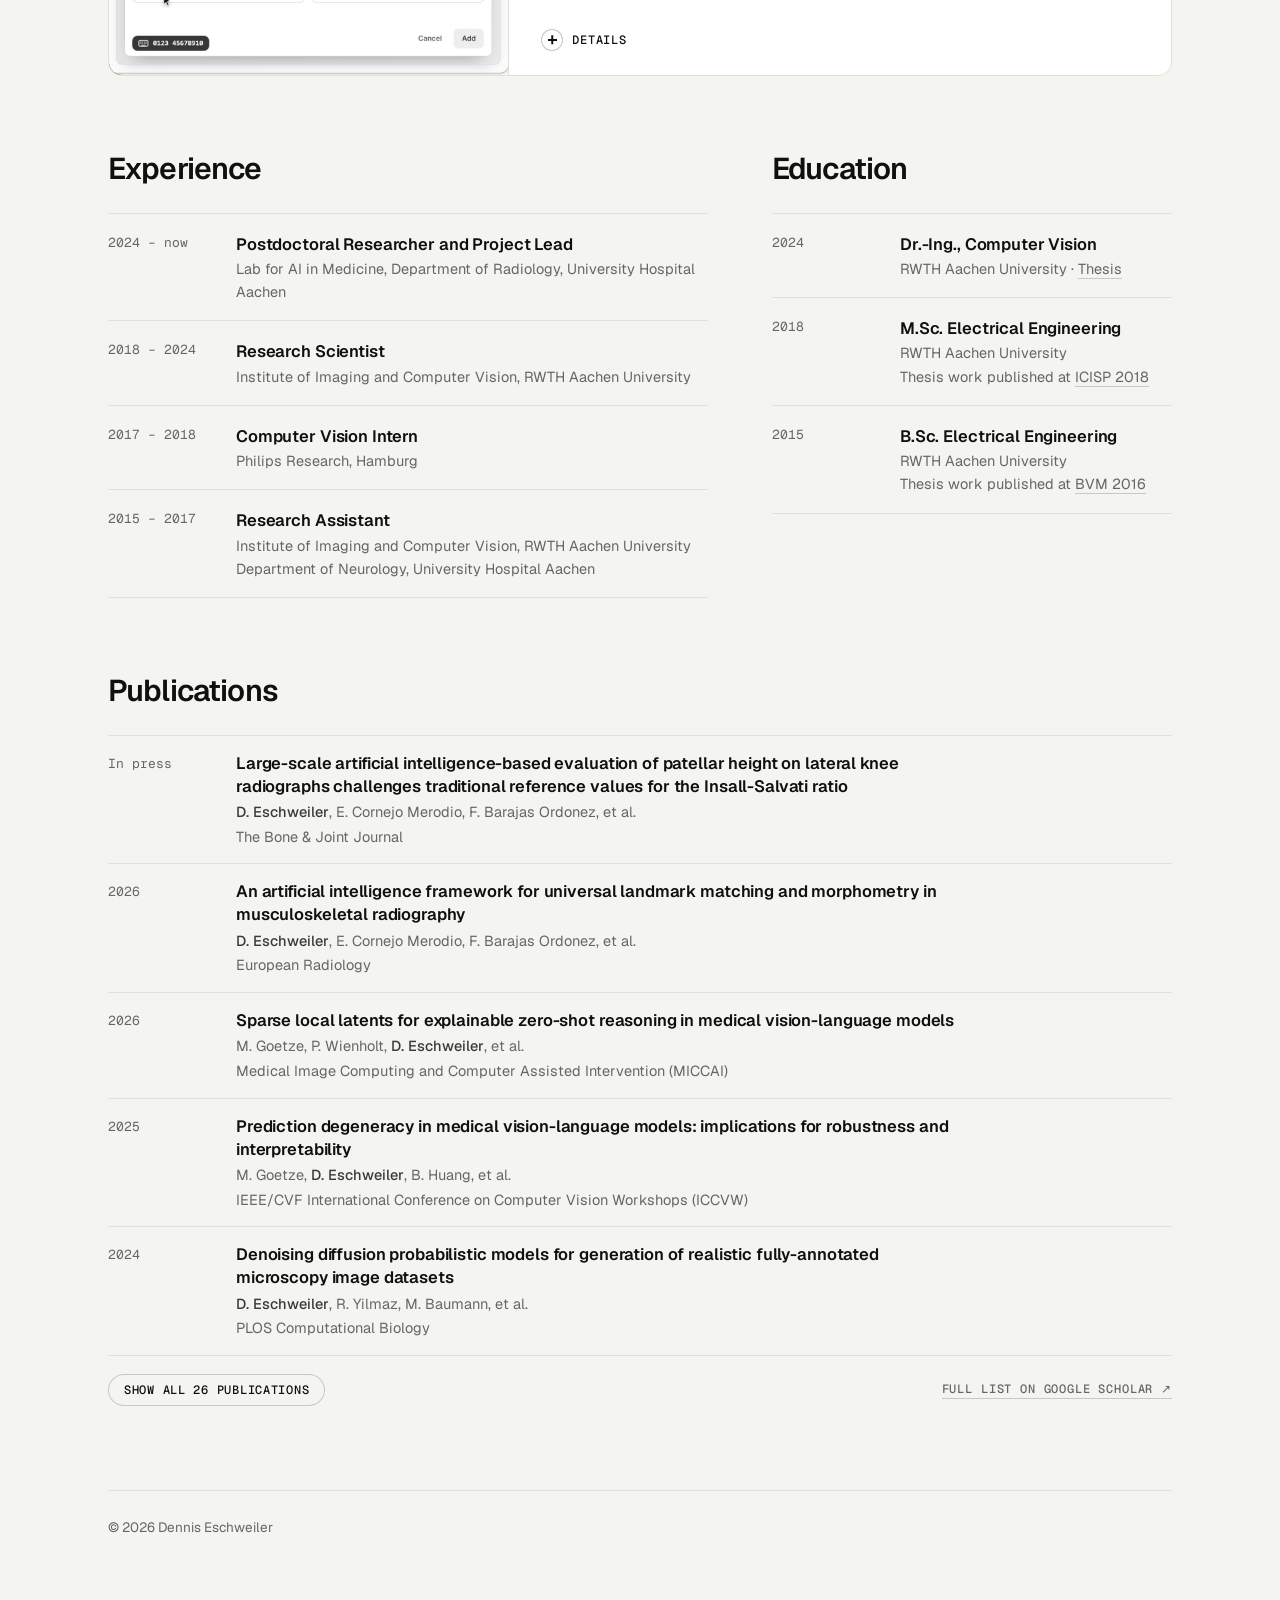
==== commit 337df510: "Add Department of Neurology to research assistant position" ====
--- a/index.html
+++ b/index.html
@@ -229,7 +229,7 @@
         <li><time>2024 – now</time><div><b>Postdoctoral Researcher and Project Lead</b><span>Lab for AI in Medicine, Department of Radiology, University Hospital Aachen</span></div></li>
         <li><time>2018 – 2024</time><div><b>Research Scientist</b><span>Institute of Imaging and Computer Vision, RWTH Aachen University</span></div></li>
         <li><time>2017 – 2018</time><div><b>Computer Vision Intern</b><span>Philips Research, Hamburg</span></div></li>
-        <li><time>2015 – 2017</time><div><b>Research Assistant</b><span>Institute of Imaging and Computer Vision, RWTH Aachen University</span></div></li>
+        <li><time>2015 – 2017</time><div><b>Research Assistant</b><span>Institute of Imaging and Computer Vision, RWTH Aachen University</span><span>Department of Neurology, University Hospital Aachen</span></div></li>
       </ul>
     </div>
     <div>
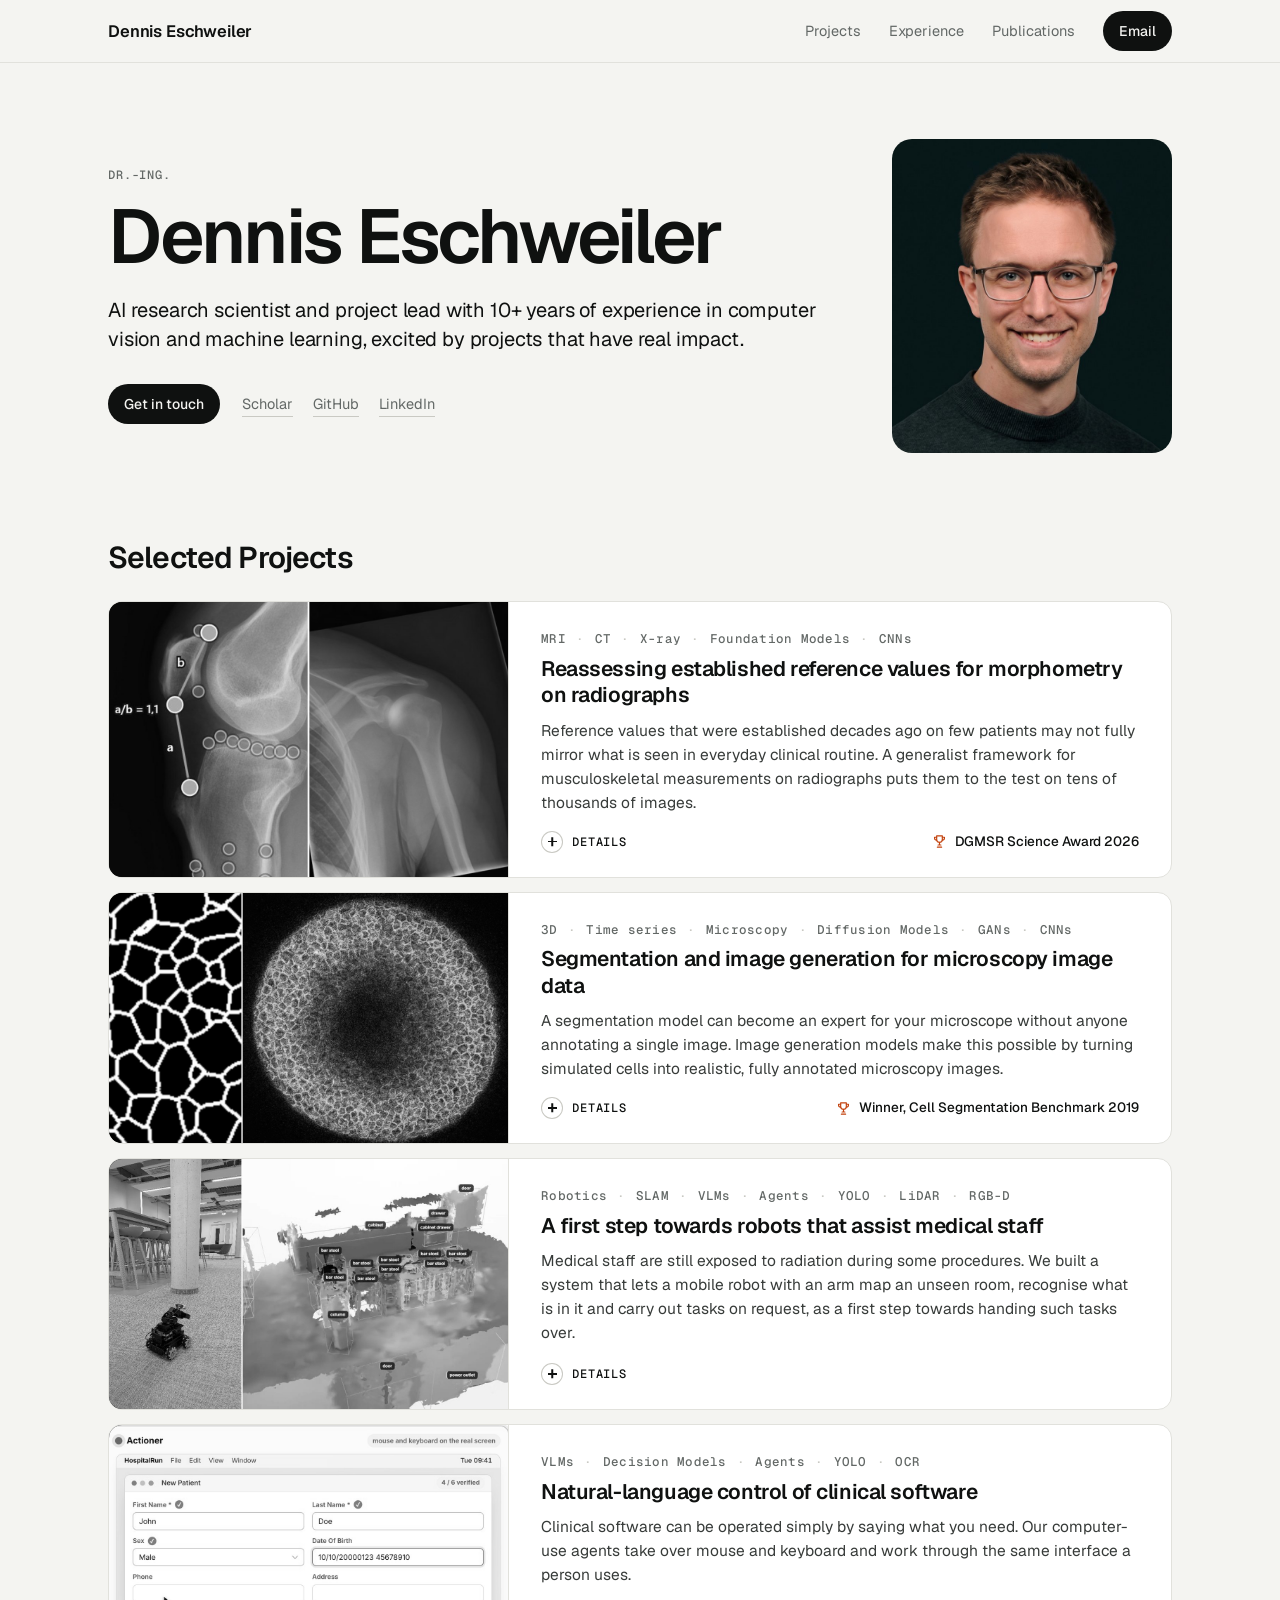
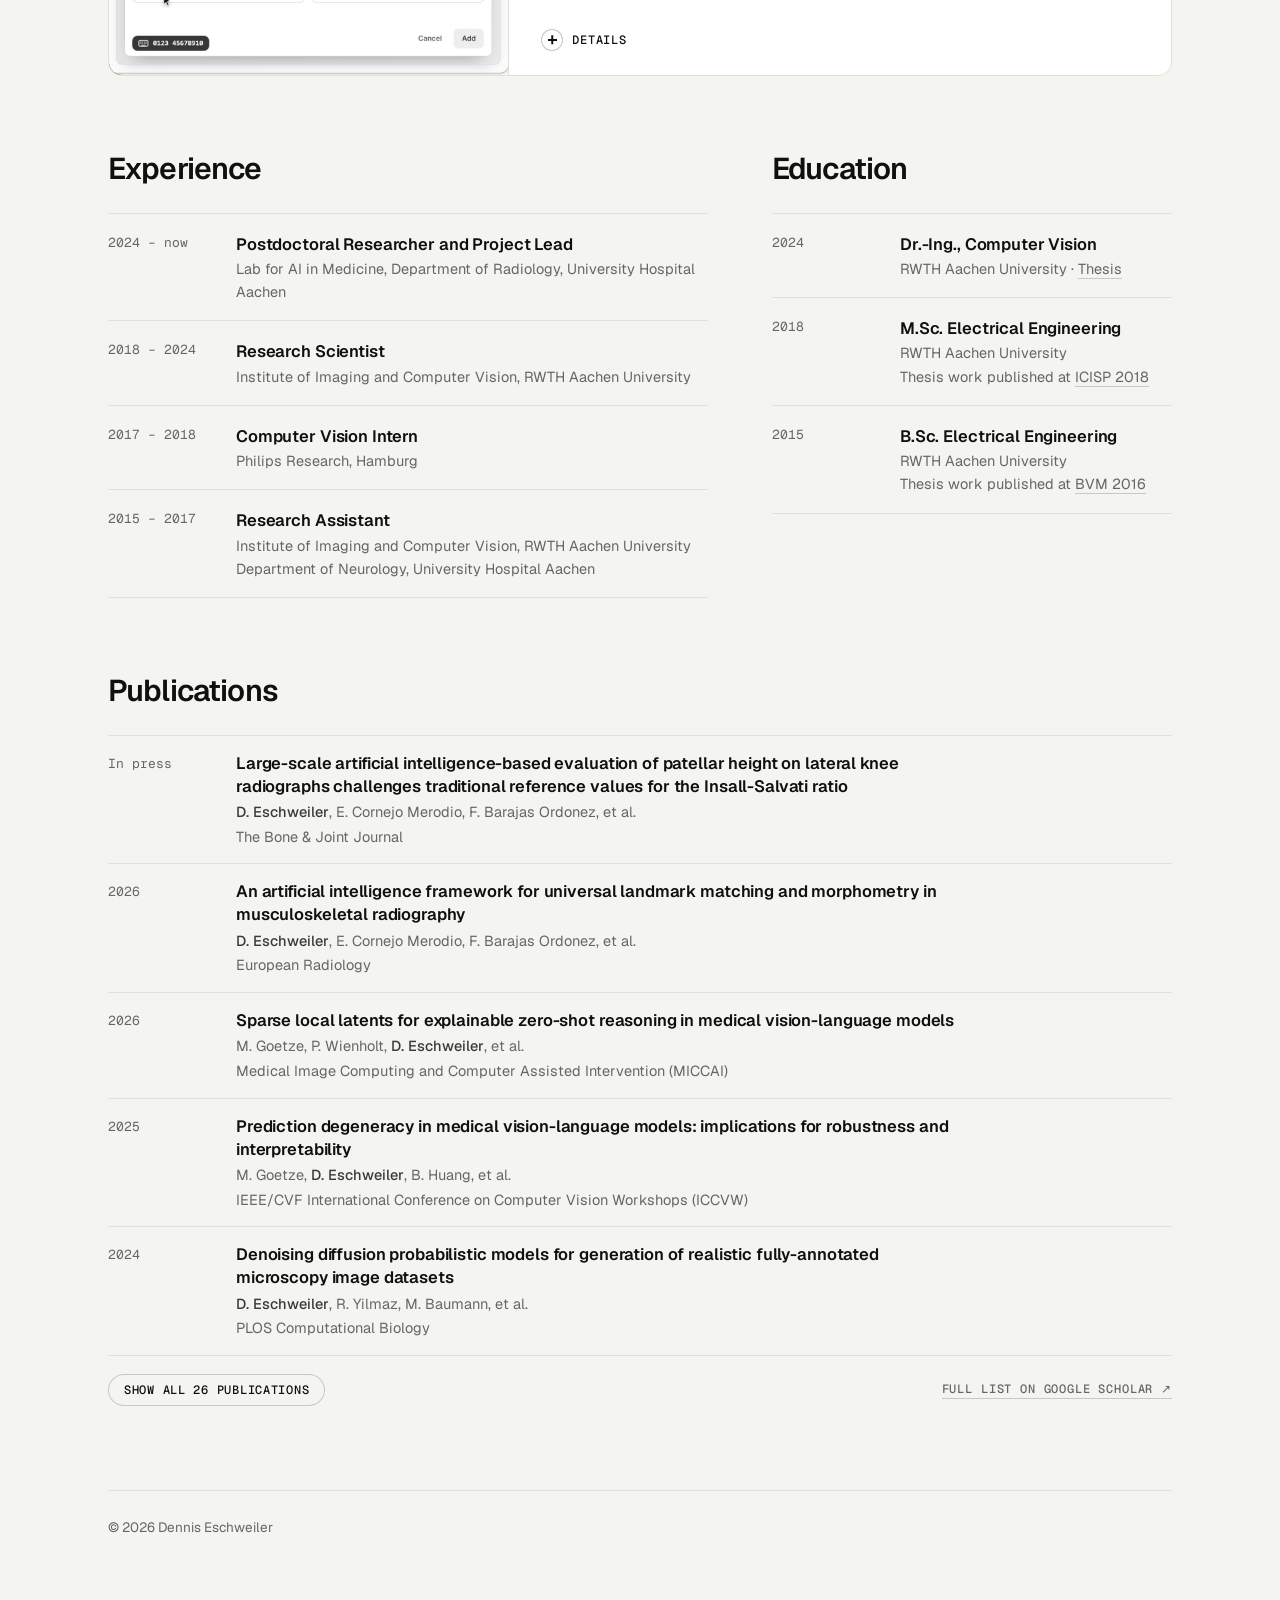
==== commit 72ba5fbd: "Update project texts and show awards on collapsed tiles" ====
--- a/index.html
+++ b/index.html
@@ -57,7 +57,7 @@
     <div>
       <p class="label eyebrow">Dr.-Ing.</p>
       <h1>Dennis Eschweiler</h1>
-      <p class="statement">AI research scientist with 10+ years of experience in computer vision and machine learning, excited by projects that have real impact.</p>      <div class="actions">
+      <p class="statement">AI research scientist and project lead with 10+ years of experience in computer vision and machine learning, excited by projects that have real impact.</p>      <div class="actions">
         <a class="pill" href="mailto:dennis.eschweiler@rwth-aachen.de">Get in touch</a>
         <span class="textlinks"><a href="https://scholar.google.de/citations?user=JV57X-wAAAAJ">Scholar</a><a href="https://github.com/DEschweiler">GitHub</a><a href="https://linkedin.com/in/dennis-eschweiler">LinkedIn</a></span>
       </div>
@@ -73,18 +73,17 @@
         <summary>
           <figure><img loading="lazy" decoding="async" src="assets/img/work-radiography.jpg" width="1140" height="712" alt="A knee radiograph with automatically placed landmarks and a measured ratio, next to a shoulder radiograph with a heatmap of the matched landmark position"></figure>
           <div class="tile-b">
-            <span class="label kw">MRI <i>·</i> CT <i>·</i> X-Ray <i>·</i> Foundation Models <i>·</i> CNNs</span>
+            <span class="label kw">MRI <i>·</i> CT <i>·</i> X-ray <i>·</i> Foundation Models <i>·</i> CNNs</span>
             <h3>Reassessing established reference values for morphometry on radiographs</h3>
             <p>Reference values that were established decades ago on few patients may not fully mirror what is seen in everyday clinical routine. A generalist framework for musculoskeletal measurements on radiographs puts them to the test on tens of thousands of images.</p>
-            <span class="more"><i aria-hidden="true"></i><span class="off">Details</span><span class="on">Close</span></span>
+            <span class="tile-f"><span class="more"><i aria-hidden="true"></i><span class="off">Details</span><span class="on">Close</span></span><a class="award" href="https://www.ukaachen.de/kliniken-institute/klinik-fuer-diagnostische-und-interventionelle-radiologie/alle-beitraege-aus-news/news/dennis-eschweiler-aus-dem-lab-for-artificial-intelligence-in-medicine-erhaelt-den-dgmsr-wissenschaftspreis-2026/"><svg viewBox="0 0 24 24" width="17" height="17" fill="none" stroke="currentColor" stroke-width="1.6" stroke-linecap="round" stroke-linejoin="round" aria-hidden="true"><path d="M8 4h8v5a4 4 0 0 1-8 0z"/><path d="M8 6H5v1a3 3 0 0 0 3 3M16 6h3v1a3 3 0 0 1-3 3"/><path d="M12 13v4M9 20h6M10 17h4"/></svg><span>DGMSR Science Award 2026</span></a></span>
           </div>
         </summary>
         <div class="tile-d">
           <ul class="pts">
             <li>The framework I developed is generalist. Landmarks are placed once on a reference radiograph and transferred to every other radiograph automatically, so it is not tied to a single measurement or anatomy.</li>
-            <li>On more than 53,000 knee radiographs, we already identified a concerning discrepancy between the traditional reference values and clinical routine for one measurement, the Insall-Salvati ratio.</li>
-            <li>Next, we plan to extend this to other anatomies and projections to bring real benefit to healthcare and to the understanding of human anatomy.</li>
-            <li>We are also extending the framework to 3D to include MRI and CT, and pursue the same contributions there.</li>
+            <li>On more than 53,000 knee radiographs, we identified a concerning discrepancy between the traditional reference values and clinical routine for one measurement, the Insall-Salvati ratio.</li>
+            <li>The framework now also covers further anatomies and projections, as well as 3D data from MRI and CT. These extensions are implemented and currently being evaluated.</li>
           </ul>
           <div class="side">
             <div class="grp">
@@ -114,17 +113,17 @@
         <summary>
           <figure><img loading="lazy" decoding="async" src="assets/img/work-microscopy.jpg" width="1140" height="712" alt="A sketch of cell outlines next to a synthetic two-channel microscopy image generated with a diffusion model"></figure>
           <div class="tile-b">
-            <span class="label kw">3D <i>·</i> Time series <i>·</i> Microscopy <i>·</i> Diffusion Models <i>·</i> GAN <i>·</i> CNNs</span>
+            <span class="label kw">3D <i>·</i> Time series <i>·</i> Microscopy <i>·</i> Diffusion Models <i>·</i> GANs <i>·</i> CNNs</span>
             <h3>Segmentation and image generation for microscopy image data</h3>
             <p>A segmentation model can become an expert for your microscope without anyone annotating a single image. Image generation models make this possible by turning simulated cells into realistic, fully annotated microscopy images.</p>
-            <span class="more"><i aria-hidden="true"></i><span class="off">Details</span><span class="on">Close</span></span>
+            <span class="tile-f"><span class="more"><i aria-hidden="true"></i><span class="off">Details</span><span class="on">Close</span></span><a class="award" href="https://celltrackingchallenge.net/participants/RWTH-GE/"><svg viewBox="0 0 24 24" width="17" height="17" fill="none" stroke="currentColor" stroke-width="1.6" stroke-linecap="round" stroke-linejoin="round" aria-hidden="true"><path d="M8 4h8v5a4 4 0 0 1-8 0z"/><path d="M8 6H5v1a3 3 0 0 0 3 3M16 6h3v1a3 3 0 0 1-3 3"/><path d="M12 13v4M9 20h6M10 17h4"/></svg><span>Winner, Cell Segmentation Benchmark 2019</span></a></span>
           </div>
         </summary>
         <div class="tile-d">
           <ul class="pts">
             <li>Segmentation means outlining every cell in a microscopy image. Doing this on a robust and general level is hard, because you need many annotated examples that cover different microscopes, imaging techniques and quality standards.</li>
             <li>Simulating cell shapes is much easier, and a simulated shape is already its own annotation. A cell shape simulator can also be reused once it is set up, which makes the system sustainable.</li>
-            <li>What is still missing is the image that belongs to each shape. An image generation model adds it by turning the simulated cell into a synthesized microscopy image, which gives fully annotated image and mask pairs for training segmentation approaches.</li>
+            <li>What is still missing is the image that belongs to each shape. An image generation model adds it by turning the simulated cell into a synthesised microscopy image, which gives fully annotated image and mask pairs for training segmentation approaches.</li>
             <li>To adapt this to a new microscope setup, you simply image your cells, train a diffusion model on them without supervision and let it turn simulated cells into cells that look exactly like the ones you just imaged.</li>
           </ul>
           <div class="side">
@@ -157,16 +156,18 @@
         <summary>
           <figure><img loading="lazy" decoding="async" src="assets/img/work-robotics.jpg" width="1140" height="712" alt="A small mobile robot with an arm in an office, next to its 3D scan of the room with labelled cabinets, bar stools and doors"></figure>
           <div class="tile-b">
-            <span class="label kw">Robotics <i>·</i> SLAM <i>·</i> VLM <i>·</i> Agents</span>
+            <span class="label kw">Robotics <i>·</i> SLAM <i>·</i> VLMs <i>·</i> Agents <i>·</i> YOLO <i>·</i> LiDAR <i>·</i> RGB-D</span>
             <h3>A first step towards robots that assist medical staff</h3>
-            <p>Radiation is still a problem for medical staff. Robots could take over the tasks that expose clinicians to it.</p>
-            <span class="more"><i aria-hidden="true"></i><span class="off">Details</span><span class="on">Close</span></span>
+            <p>Medical staff are still exposed to radiation during some procedures. We built a system that lets a mobile robot with an arm map an unseen room, recognise what is in it and carry out tasks on request, as a first step towards handing such tasks over.</p>
+            <span class="tile-f"><span class="more"><i aria-hidden="true"></i><span class="off">Details</span><span class="on">Close</span></span></span>
           </div>
         </summary>
         <div class="tile-d">
           <ul class="pts">
-            <li>Robots are becoming omnipresent, and AI has reached a stage where they could advance quite a lot. As an engineer, I am particularly excited about this potential.</li>
-            <li>We work towards this with a general system that lets a robot map a room, understand what is in it and manipulate objects. A robot could, for example, find and unpack sterile tools and materials or monitor radiation in an angiography suite, to assist medical staff with tasks during radiation exposure.</li>
+            <li>The system combines mapping (SLAM), a labelled 3D model of the room and a vision-language agent that plans and carries out the next action, including simple object manipulation.</li>
+            <li>Target tasks are finding and unpacking sterile tools and materials, or monitoring radiation in an angiography suite.</li>
+            <li>Robots are becoming part of everyday life, and AI has reached a stage where they can advance quickly. As an engineer, I am particularly excited about this potential.</li>
+            <li>I am also involved in designing an “AI in Robotics” course at RWTH Aachen University.</li>
           </ul>
           <div class="side">
             <div class="grp">
@@ -190,16 +191,16 @@
         <summary>
           <figure><img loading="lazy" decoding="async" src="assets/img/work-computer-use.jpg" width="1140" height="712" alt="An agent fills in a patient form in a hospital information system, with verified fields marked by green ticks"></figure>
           <div class="tile-b">
-            <span class="label kw">VLM <i>·</i> Decision Models <i>·</i> Agents <i>·</i> YOLO <i>·</i> OCR</span>
+            <span class="label kw">VLMs <i>·</i> Decision Models <i>·</i> Agents <i>·</i> YOLO <i>·</i> OCR</span>
             <h3>Natural-language control of clinical software</h3>
-            <p>Clinical software can be operated simply by saying what you need. Computer-use agents take over mouse and keyboard and work on the interface exactly as a human does.</p>
-            <span class="more"><i aria-hidden="true"></i><span class="off">Details</span><span class="on">Close</span></span>
+            <p>Clinical software can be operated simply by saying what you need. Our computer-use agents take over mouse and keyboard and work through the same interface a person uses.</p>
+            <span class="tile-f"><span class="more"><i aria-hidden="true"></i><span class="off">Details</span><span class="on">Close</span></span></span>
           </div>
         </summary>
         <div class="tile-d">
           <ul class="pts">
-            <li>The agents only work with what is on the screen, so no programmatic access to the software is needed.</li>
-            <li>This opens up a lot of potential that we are working towards. Repetitive tasks can be automated, clinical staff can operate a system without touching it, even in sterile environments, and a user who is stuck can be shown how the system works, just like a colleague would show you.</li>
+            <li>The agents only work with what is on the screen, so no programmatic access to the software is needed and the approach does not depend on the vendor or the age of the software.</li>
+            <li>Use cases are automating repetitive tasks, operating a system without touching it in sterile environments, and showing a user who is stuck how the system works.</li>
           </ul>
           <div class="side">
             <div class="grp">
--- a/assets/style.css
+++ b/assets/style.css
@@ -62,7 +62,11 @@
 .kw i{font-style:normal;color:var(--rule-strong);margin:0 2px}
 .tile h3{margin:8px 0 0;font-size:21px;line-height:1.26;font-weight:600;letter-spacing:-.02em;color:var(--ink);max-width:28em}
 .tile-b p{margin:10px 0 0;font-size:15.5px;line-height:1.55;max-width:40em}
-.more{display:inline-flex;align-items:center;gap:9px;margin:auto 0 0;padding:16px 0 0;font:500 12px/1 var(--mono);letter-spacing:.07em;text-transform:uppercase;color:var(--ink)}
+.tile-f{display:flex;flex-wrap:wrap;align-items:center;justify-content:space-between;gap:12px 24px;margin:auto 0 0;padding:16px 0 0}
+.award{display:inline-flex;align-items:center;gap:7px;font-size:13.5px;font-weight:500;line-height:1.3;color:var(--ink)}
+.award svg{flex:none;color:var(--accent)}
+.award:hover span{text-decoration:underline;text-decoration-thickness:1px;text-underline-offset:3px}
+.more{display:inline-flex;align-items:center;gap:9px;font:500 12px/1 var(--mono);letter-spacing:.07em;text-transform:uppercase;color:var(--ink)}
 .more i{position:relative;width:22px;height:22px;border-radius:50%;box-shadow:inset 0 0 0 1px var(--rule-strong);transition:background .15s,box-shadow .15s}
 .more i::before,.more i::after{content:"";position:absolute;left:50%;top:50%;width:9px;height:1.5px;margin:-.75px 0 0 -4.5px;background:var(--ink);transition:transform .2s,background .15s}
 .more i::after{transform:rotate(90deg)}
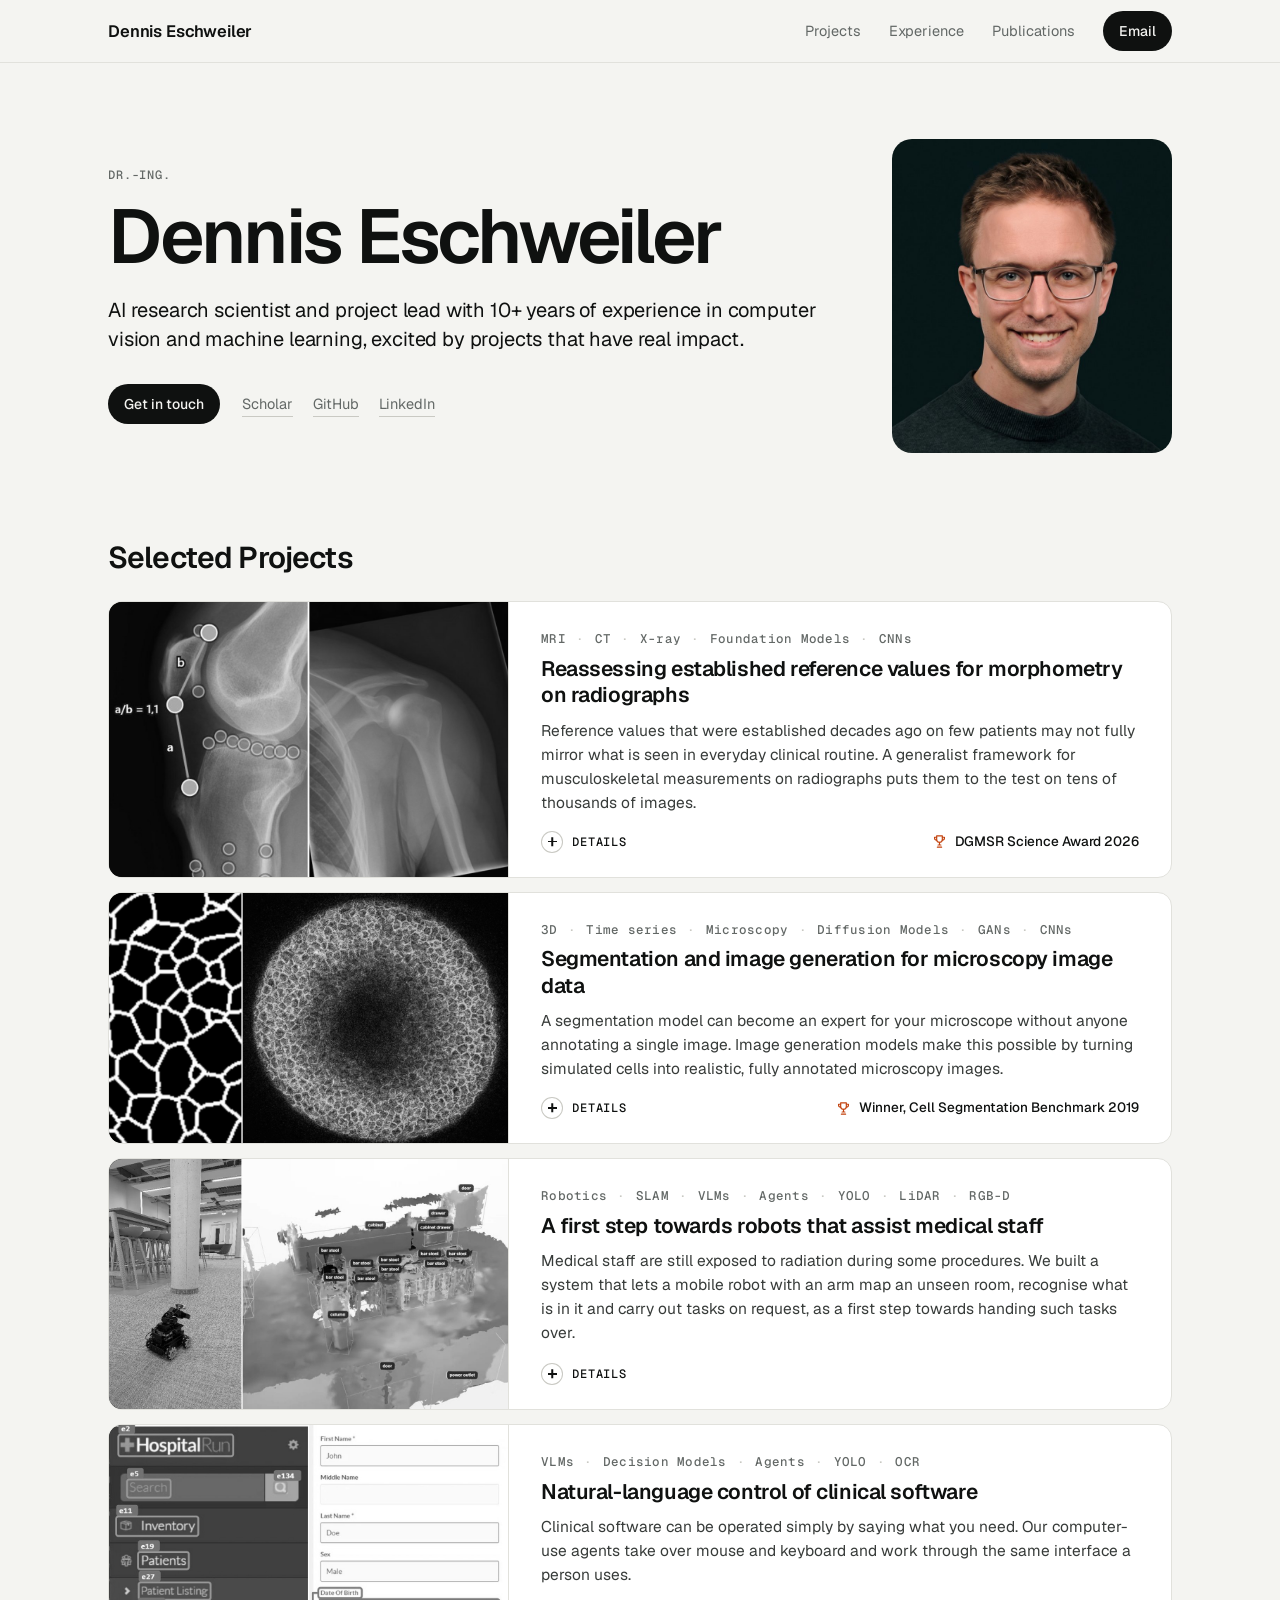
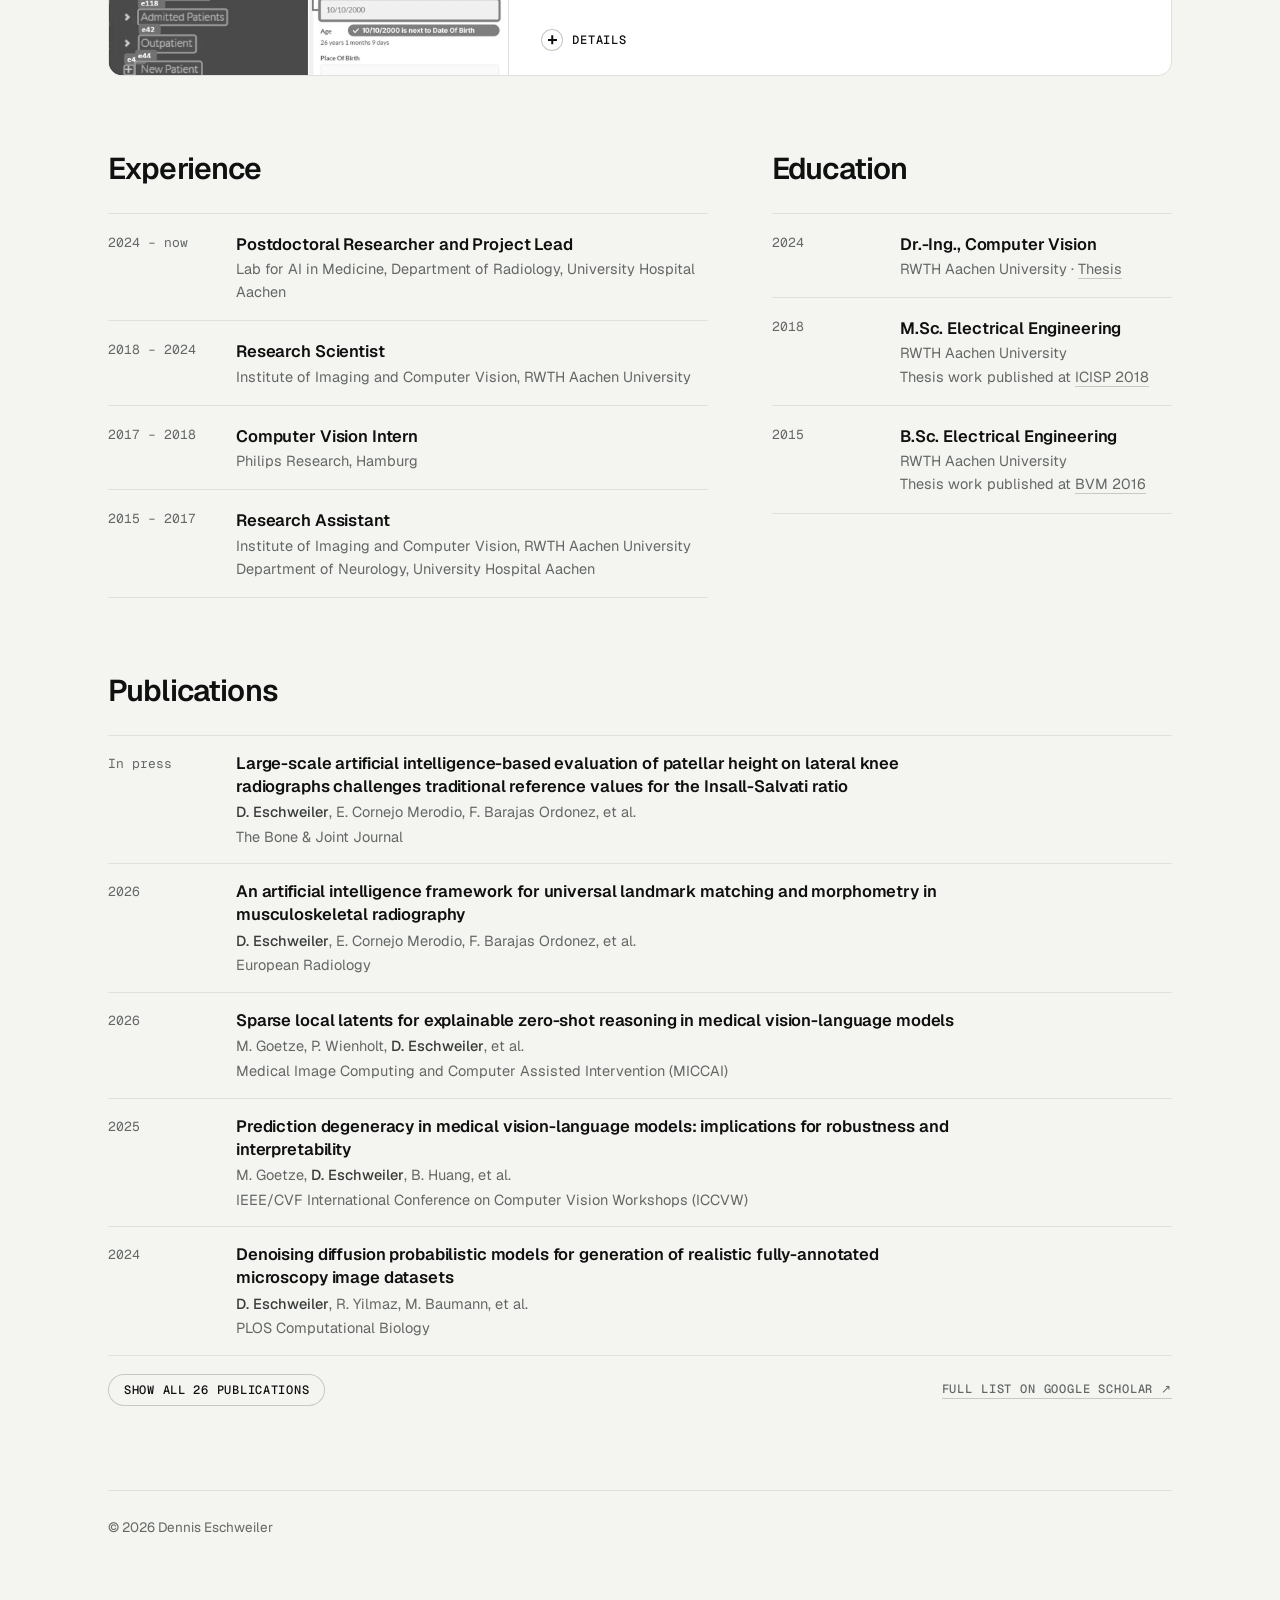
==== commit 75707e0f: "Replace computer-use tile image" ====
--- a/index.html
+++ b/index.html
@@ -94,12 +94,6 @@
               </ul>
             </div>
             <div class="grp">
-              <span class="label">Award</span>
-              <ul>
-                <li><a href="https://www.ukaachen.de/kliniken-institute/klinik-fuer-diagnostische-und-interventionelle-radiologie/alle-beitraege-aus-news/news/dennis-eschweiler-aus-dem-lab-for-artificial-intelligence-in-medicine-erhaelt-den-dgmsr-wissenschaftspreis-2026/">DGMSR Science Award</a><small>2026</small></li>
-              </ul>
-            </div>
-            <div class="grp">
               <span class="label">Links</span>
               <ul>
                 <li><a href="https://truhnlab.github.io/RadiographLandmarkMatching">Project page</a></li>
@@ -135,12 +129,6 @@
               </ul>
             </div>
             <div class="grp">
-              <span class="label">Award</span>
-              <ul>
-                <li><a href="https://celltrackingchallenge.net/participants/RWTH-GE/">Cell Segmentation Benchmark</a><small>Winner, Cell Tracking Challenge 2019</small></li>
-              </ul>
-            </div>
-            <div class="grp">
               <span class="label">Links</span>
               <ul>
                 <li><a href="https://morphographx.org/">MorphoGraphX 2.0</a><small>Segmentation approach integrated</small></li>
@@ -189,7 +177,7 @@
 
       <details class="tile">
         <summary>
-          <figure><img loading="lazy" decoding="async" src="assets/img/work-computer-use.jpg" width="1140" height="712" alt="An agent fills in a patient form in a hospital information system, with verified fields marked by green ticks"></figure>
+          <figure><img loading="lazy" decoding="async" src="assets/img/work-computer-use.jpg" width="1140" height="712" alt="A hospital information system as the agent reads it, with every text on screen boxed and numbered, next to a patient form for John Doe in which the entered date of birth is marked as verified"></figure>
           <div class="tile-b">
             <span class="label kw">VLMs <i>·</i> Decision Models <i>·</i> Agents <i>·</i> YOLO <i>·</i> OCR</span>
             <h3>Natural-language control of clinical software</h3>
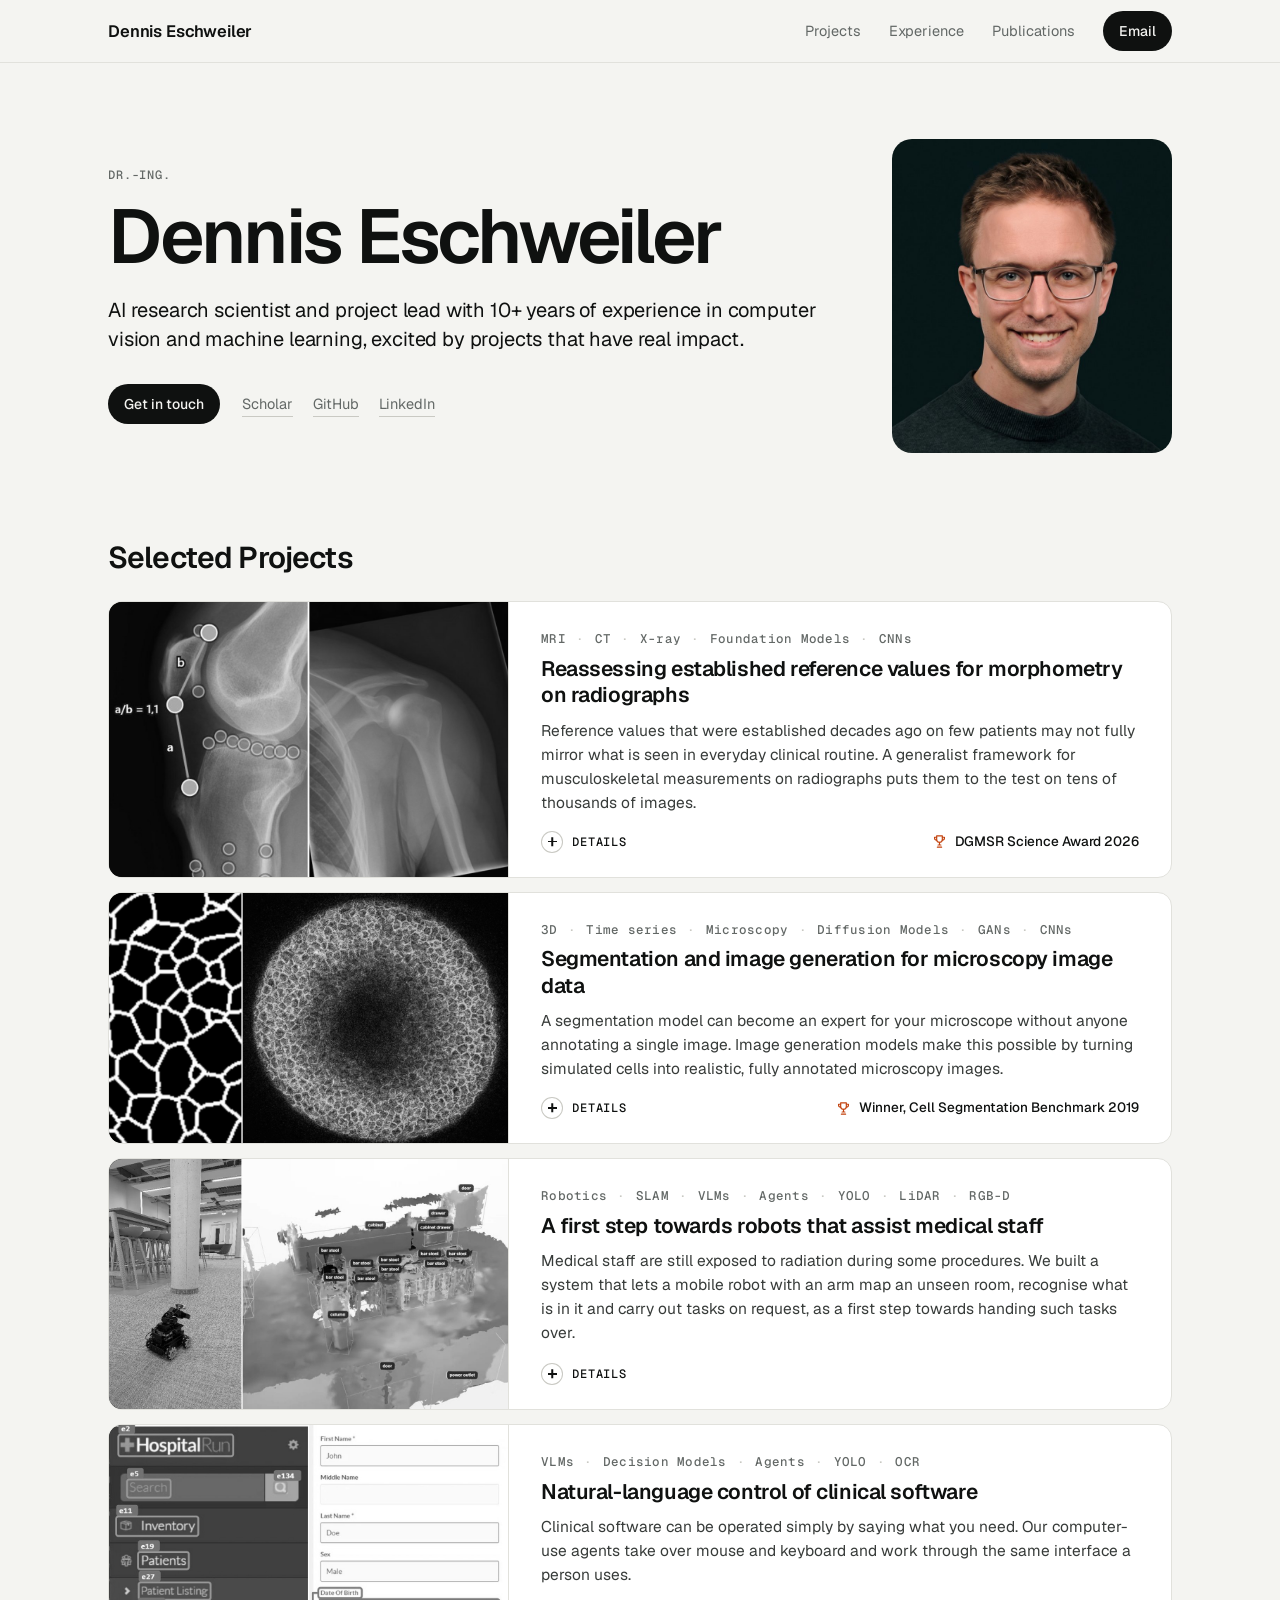
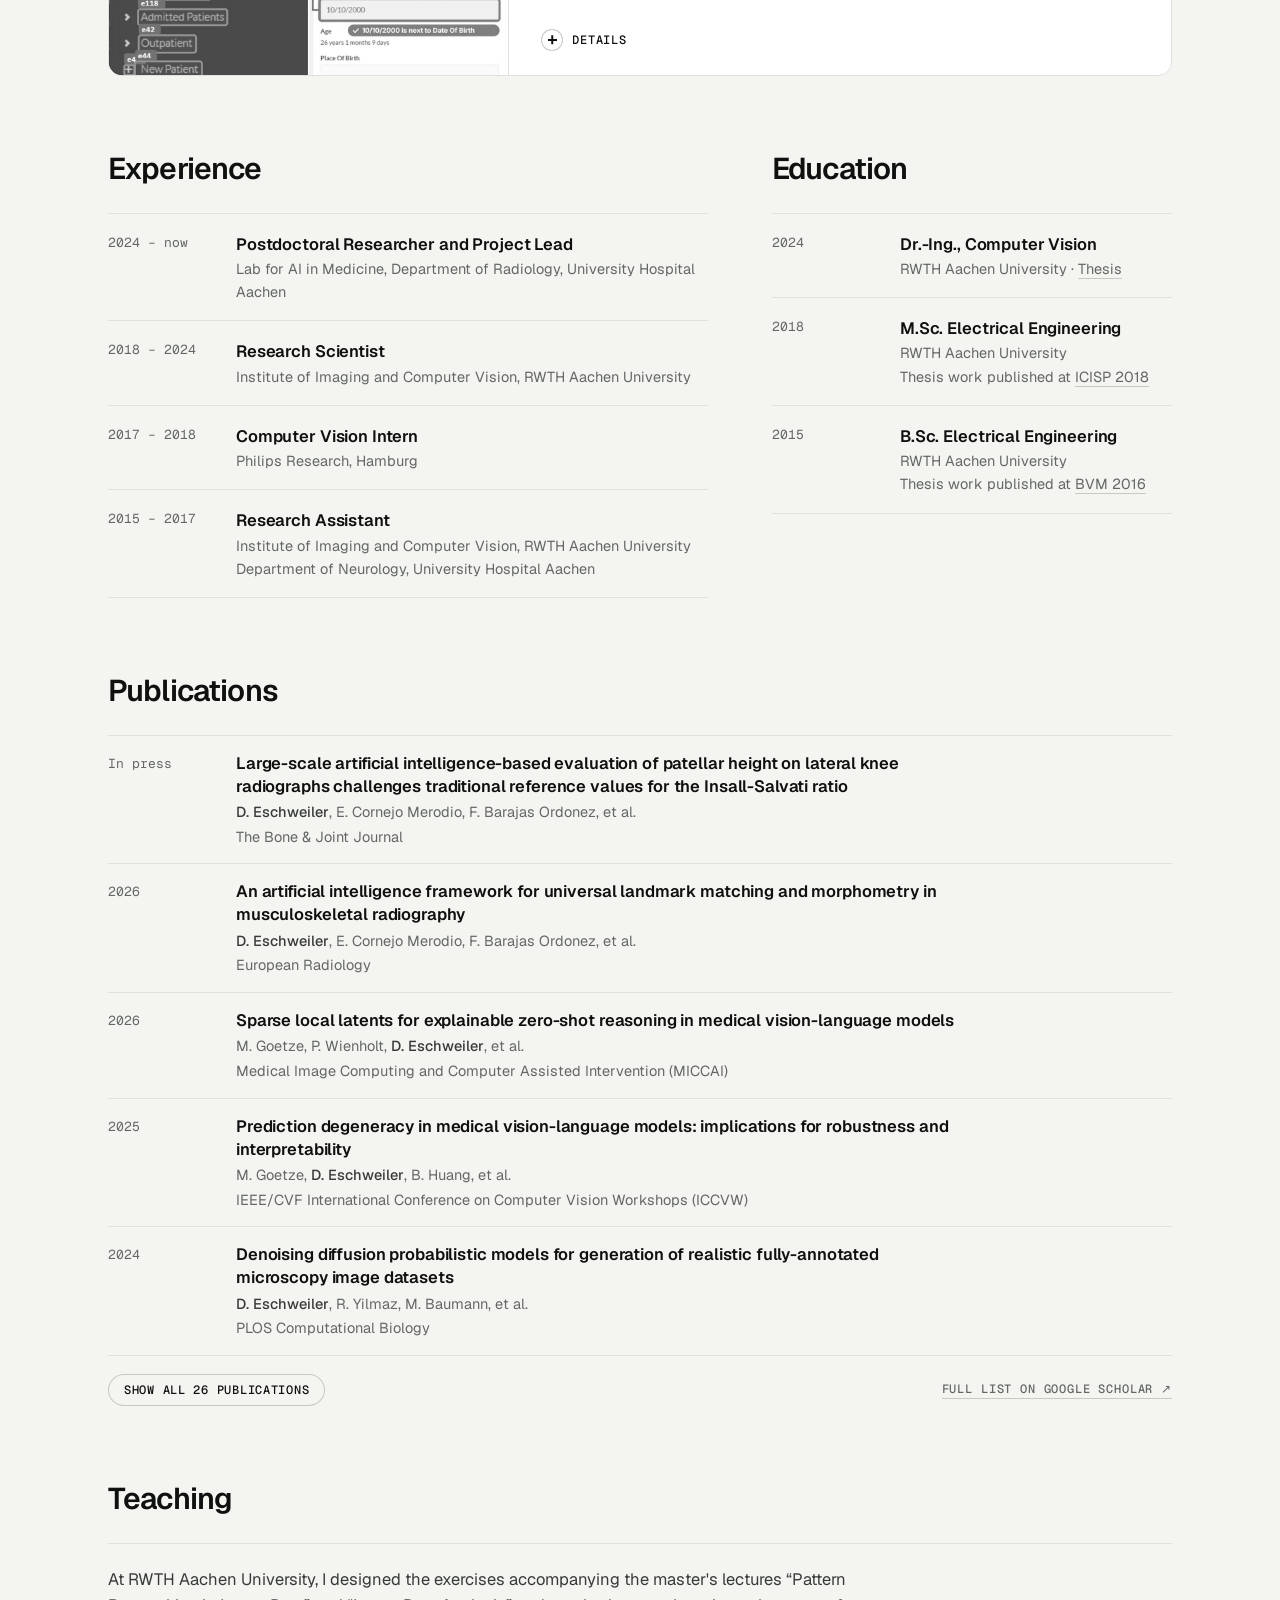
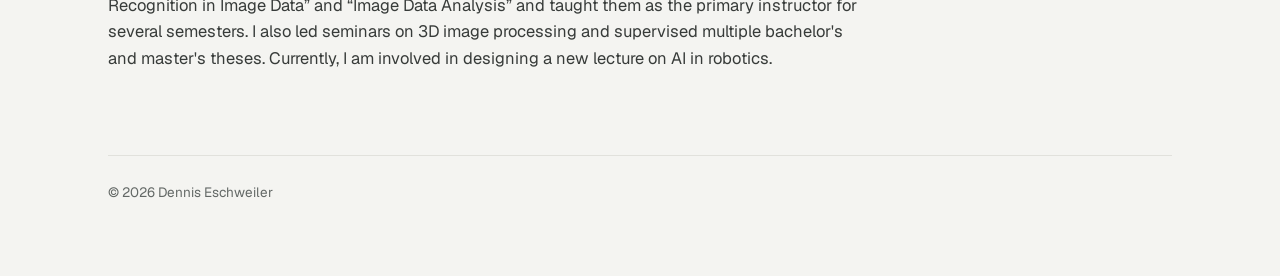
==== commit ae61376f: "Add teaching section" ====
--- a/index.html
+++ b/index.html
@@ -155,7 +155,6 @@
             <li>The system combines mapping (SLAM), a labelled 3D model of the room and a vision-language agent that plans and carries out the next action, including simple object manipulation.</li>
             <li>Target tasks are finding and unpacking sterile tools and materials, or monitoring radiation in an angiography suite.</li>
             <li>Robots are becoming part of everyday life, and AI has reached a stage where they can advance quickly. As an engineer, I am particularly excited about this potential.</li>
-            <li>I am also involved in designing an “AI in Robotics” course at RWTH Aachen University.</li>
           </ul>
           <div class="side">
             <div class="grp">
@@ -268,6 +267,11 @@
     </div>
   </section>
 
+  <section class="sec" id="teaching">
+    <div class="sec-head"><h2>Teaching</h2></div>
+    <p class="prose"><span>At RWTH Aachen University, I designed the exercises accompanying the master's lectures “Pattern Recognition in Image Data” and “Image Data Analysis” and taught them as the primary instructor for several semesters. I also led seminars on 3D image processing and supervised multiple bachelor's and master's theses. Currently, I am involved in designing a new lecture on AI in robotics.</span></p>
+  </section>
+
   <footer>
     <span>© 2026 Dennis Eschweiler</span>
   </footer>
--- a/assets/style.css
+++ b/assets/style.css
@@ -106,6 +106,10 @@
 .tl a{border-bottom:1px solid var(--rule-strong)}
 .tl a:hover{color:var(--ink);border-color:var(--ink)}
 
+/* teaching */
+.prose{margin:0;padding-top:22px;border-top:1px solid var(--rule)}
+.prose span{display:block;max-width:46em}
+
 /* publications */
 .pubs{list-style:none;margin:0;padding:0;border-top:1px solid var(--rule)}
 .pubs li{display:grid;grid-template-columns:112px minmax(0,1fr);gap:16px;align-items:start;padding:16px 0;border-bottom:1px solid var(--rule)}
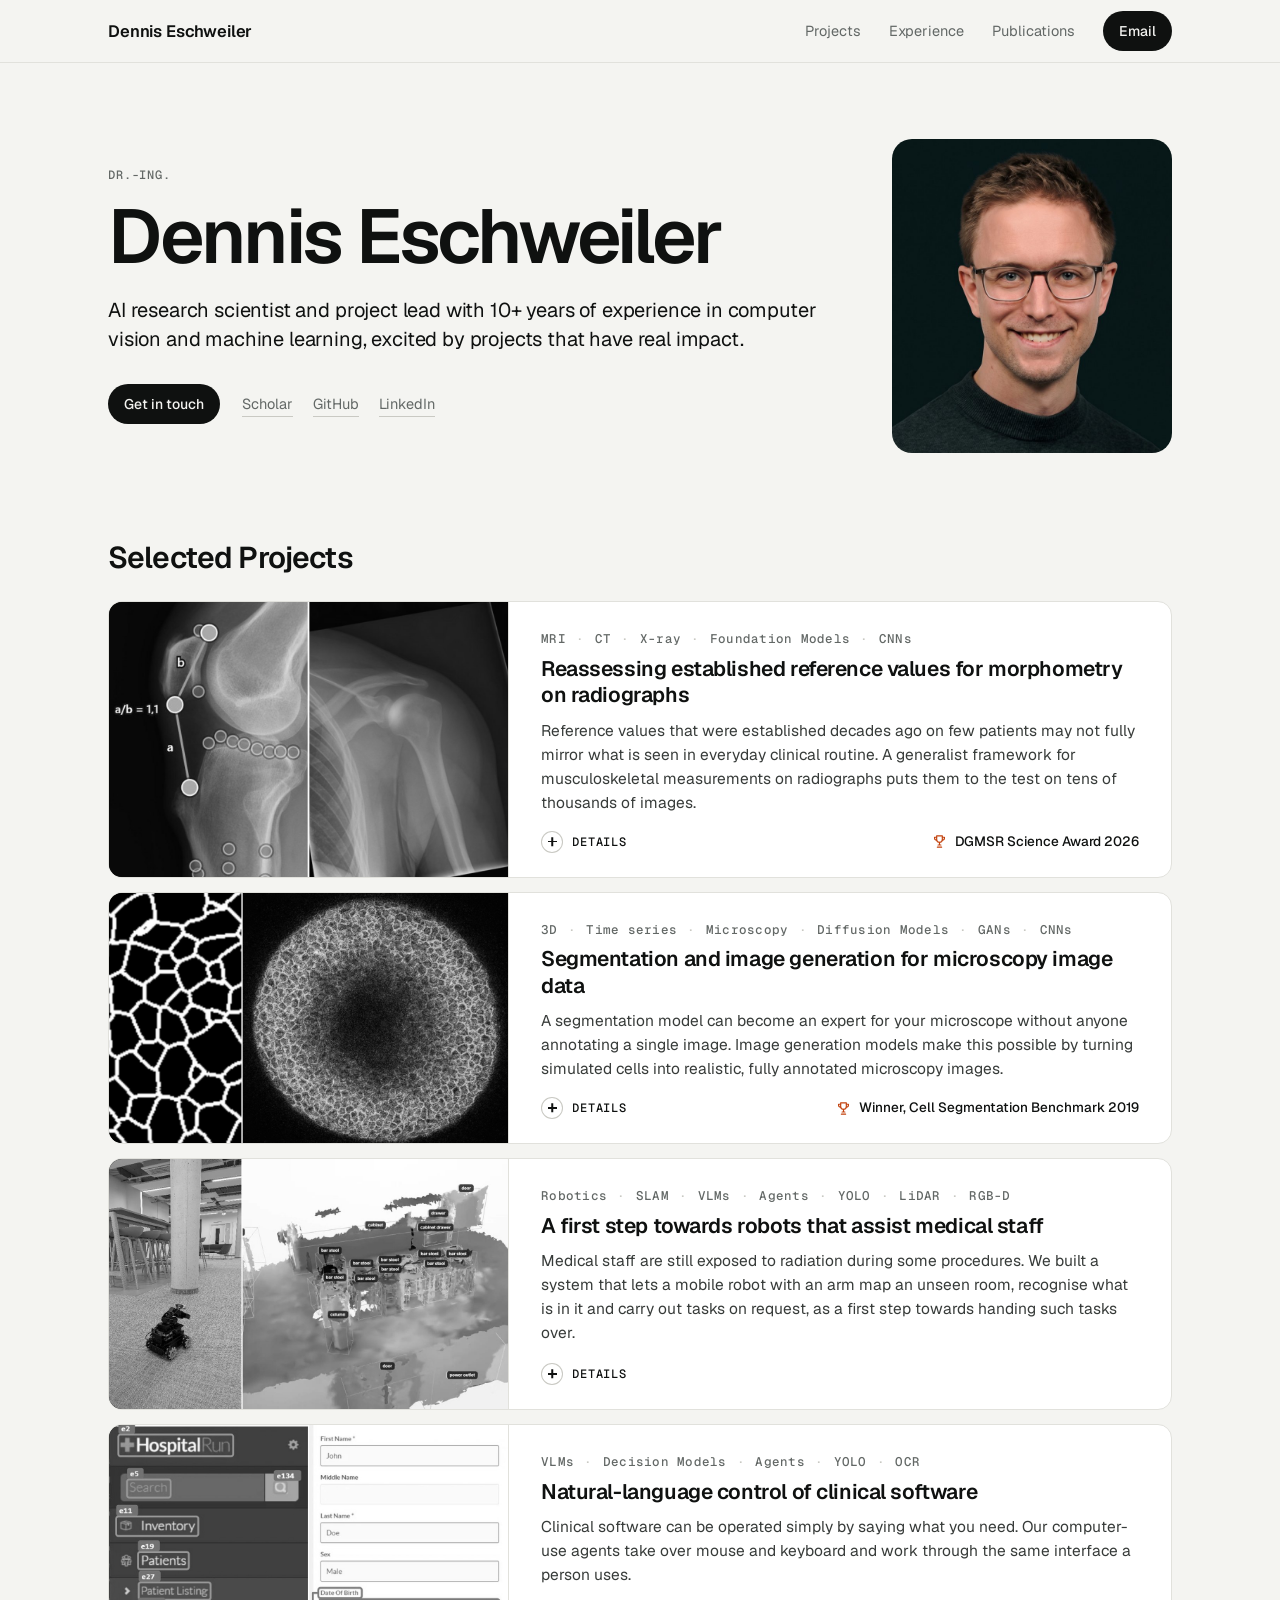
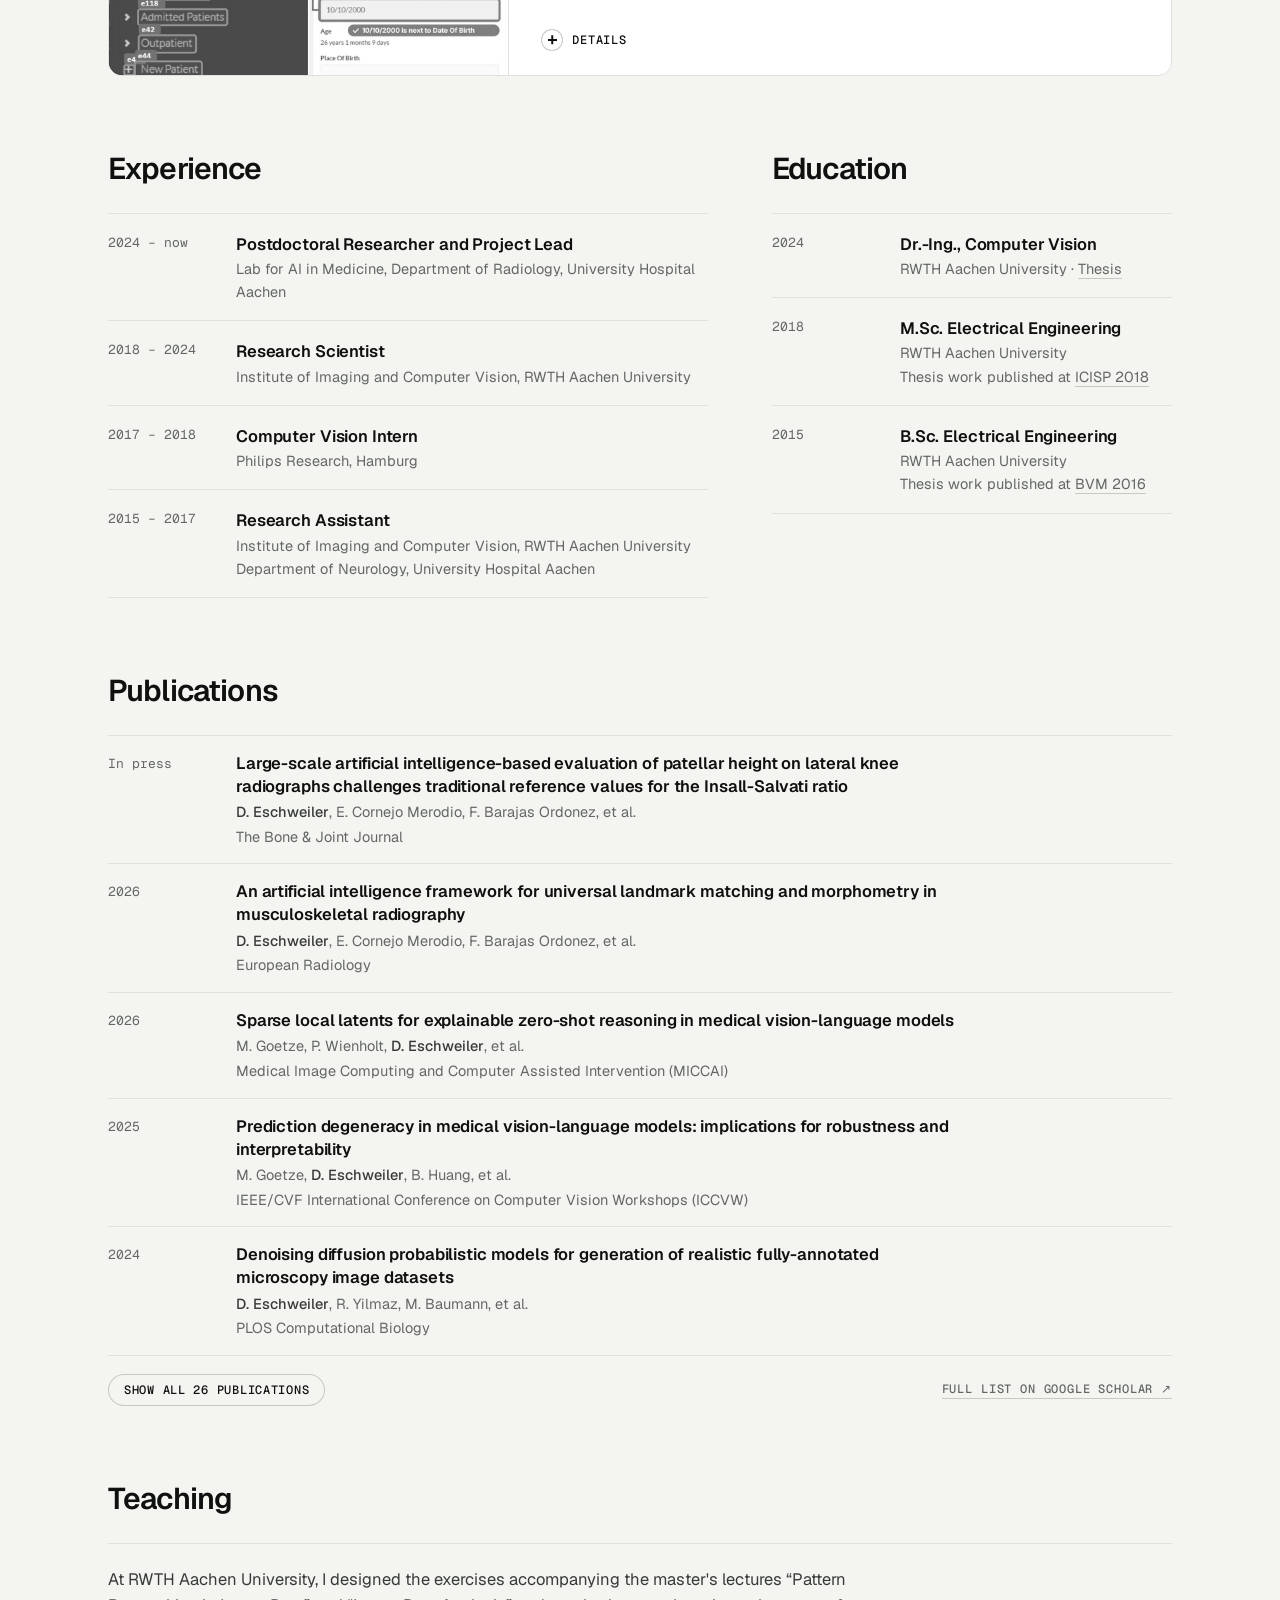
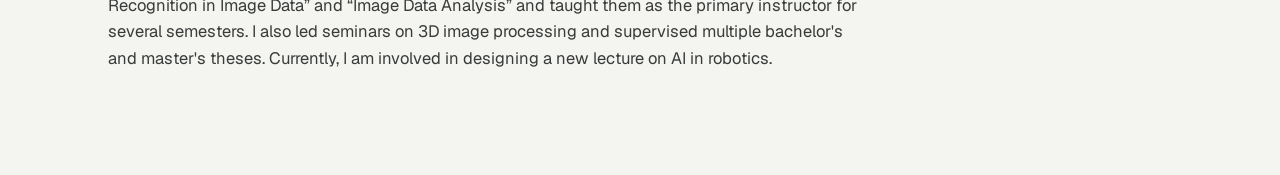
==== commit 633bf9ed: "Remove footer line" ====
--- a/index.html
+++ b/index.html
@@ -272,9 +272,6 @@
     <p class="prose"><span>At RWTH Aachen University, I designed the exercises accompanying the master's lectures “Pattern Recognition in Image Data” and “Image Data Analysis” and taught them as the primary instructor for several semesters. I also led seminars on 3D image processing and supervised multiple bachelor's and master's theses. Currently, I am involved in designing a new lecture on AI in robotics.</span></p>
   </section>
 
-  <footer>
-    <span>© 2026 Dennis Eschweiler</span>
-  </footer>
 </main>
 
 <script>
--- a/assets/style.css
+++ b/assets/style.css
@@ -127,7 +127,7 @@
 .showall:focus-visible{outline:2px solid var(--accent);outline-offset:2px}
 .showall[hidden]{display:none}
 
-footer{display:flex;justify-content:space-between;gap:16px;flex-wrap:wrap;margin:84px 0 0;padding:26px 0 72px;border-top:1px solid var(--rule);font-size:13.5px;color:var(--muted)}
+main.wrap{padding-bottom:104px}
 
 @media (max-width:900px){
   .wrap{padding:0 20px}
@@ -146,7 +146,7 @@
   .two{grid-template-columns:1fr;gap:44px}
   .tl li{grid-template-columns:1fr;gap:0}
   .pubs li{grid-template-columns:1fr;gap:2px;padding:15px 0}
-  footer{margin-top:60px}
+  main.wrap{padding-bottom:72px}
 }
 
 @media print{.nav{position:static}.tile figure img{filter:none}}
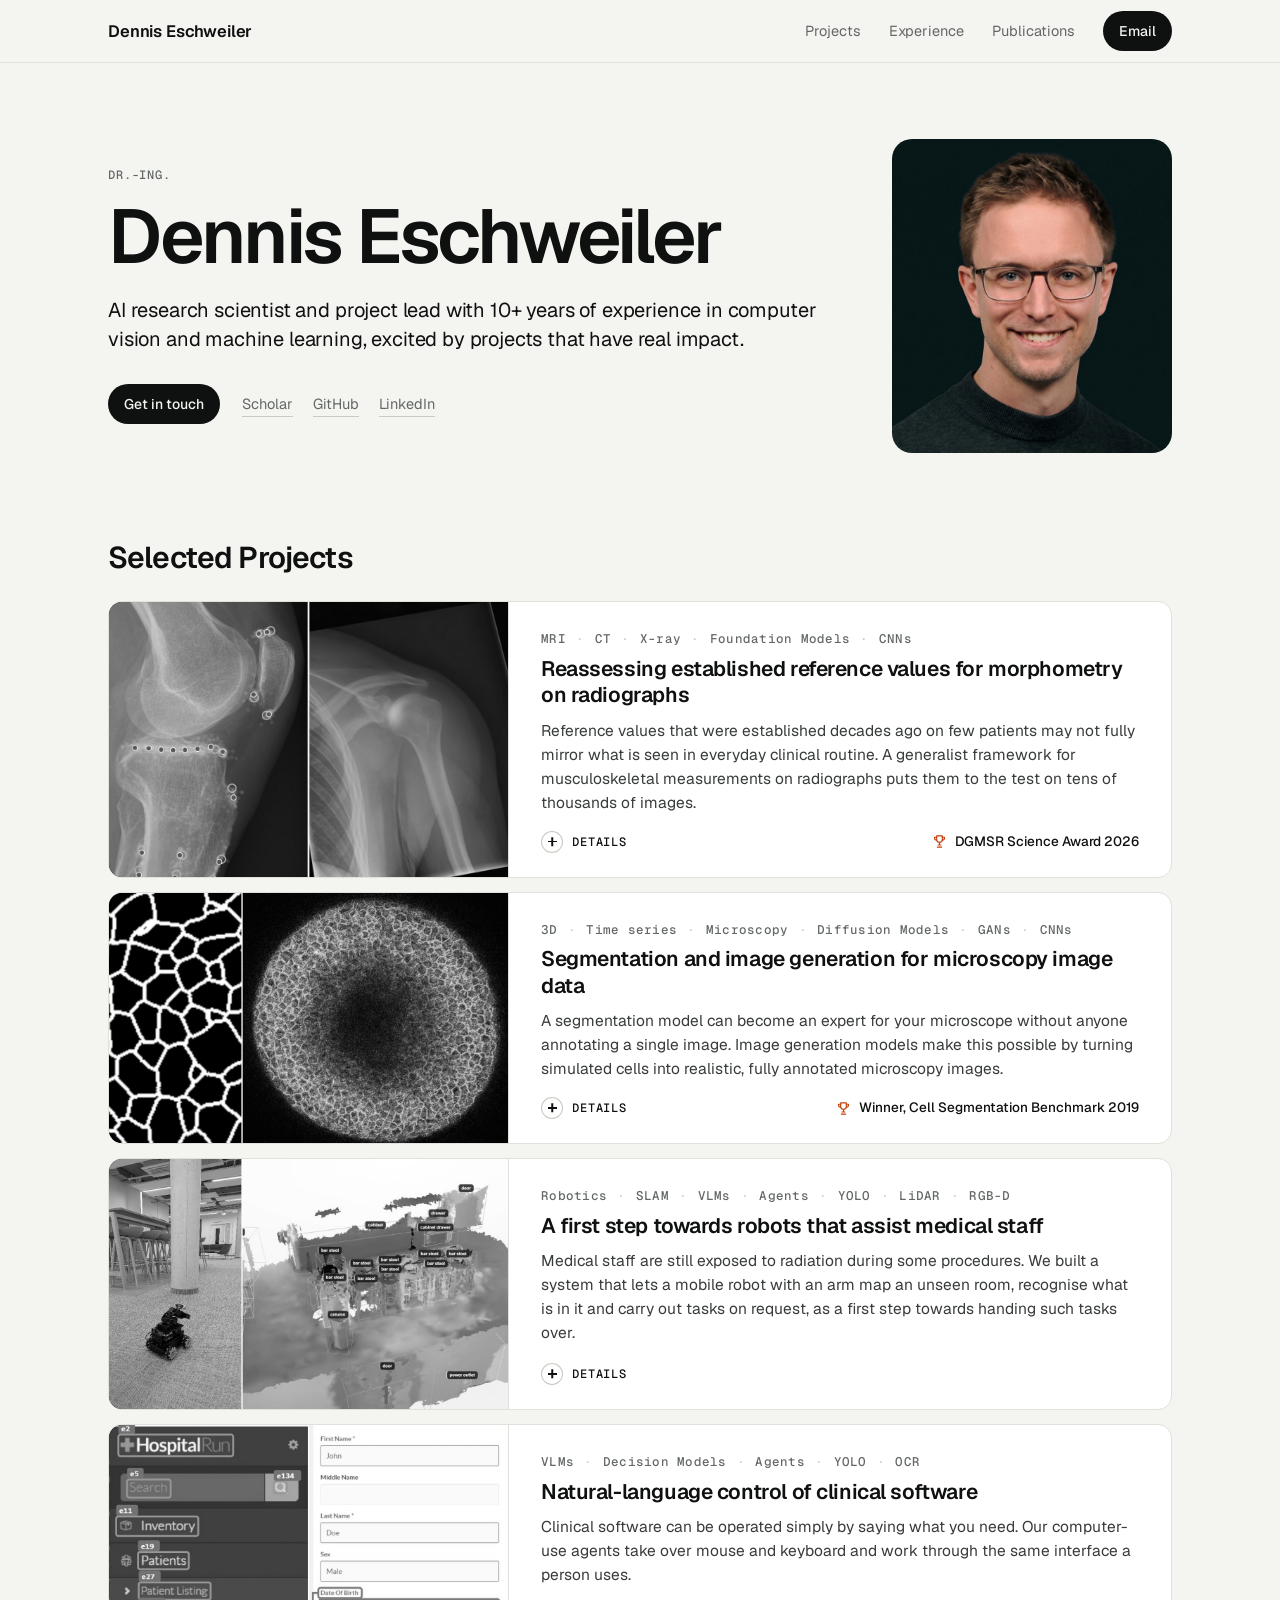
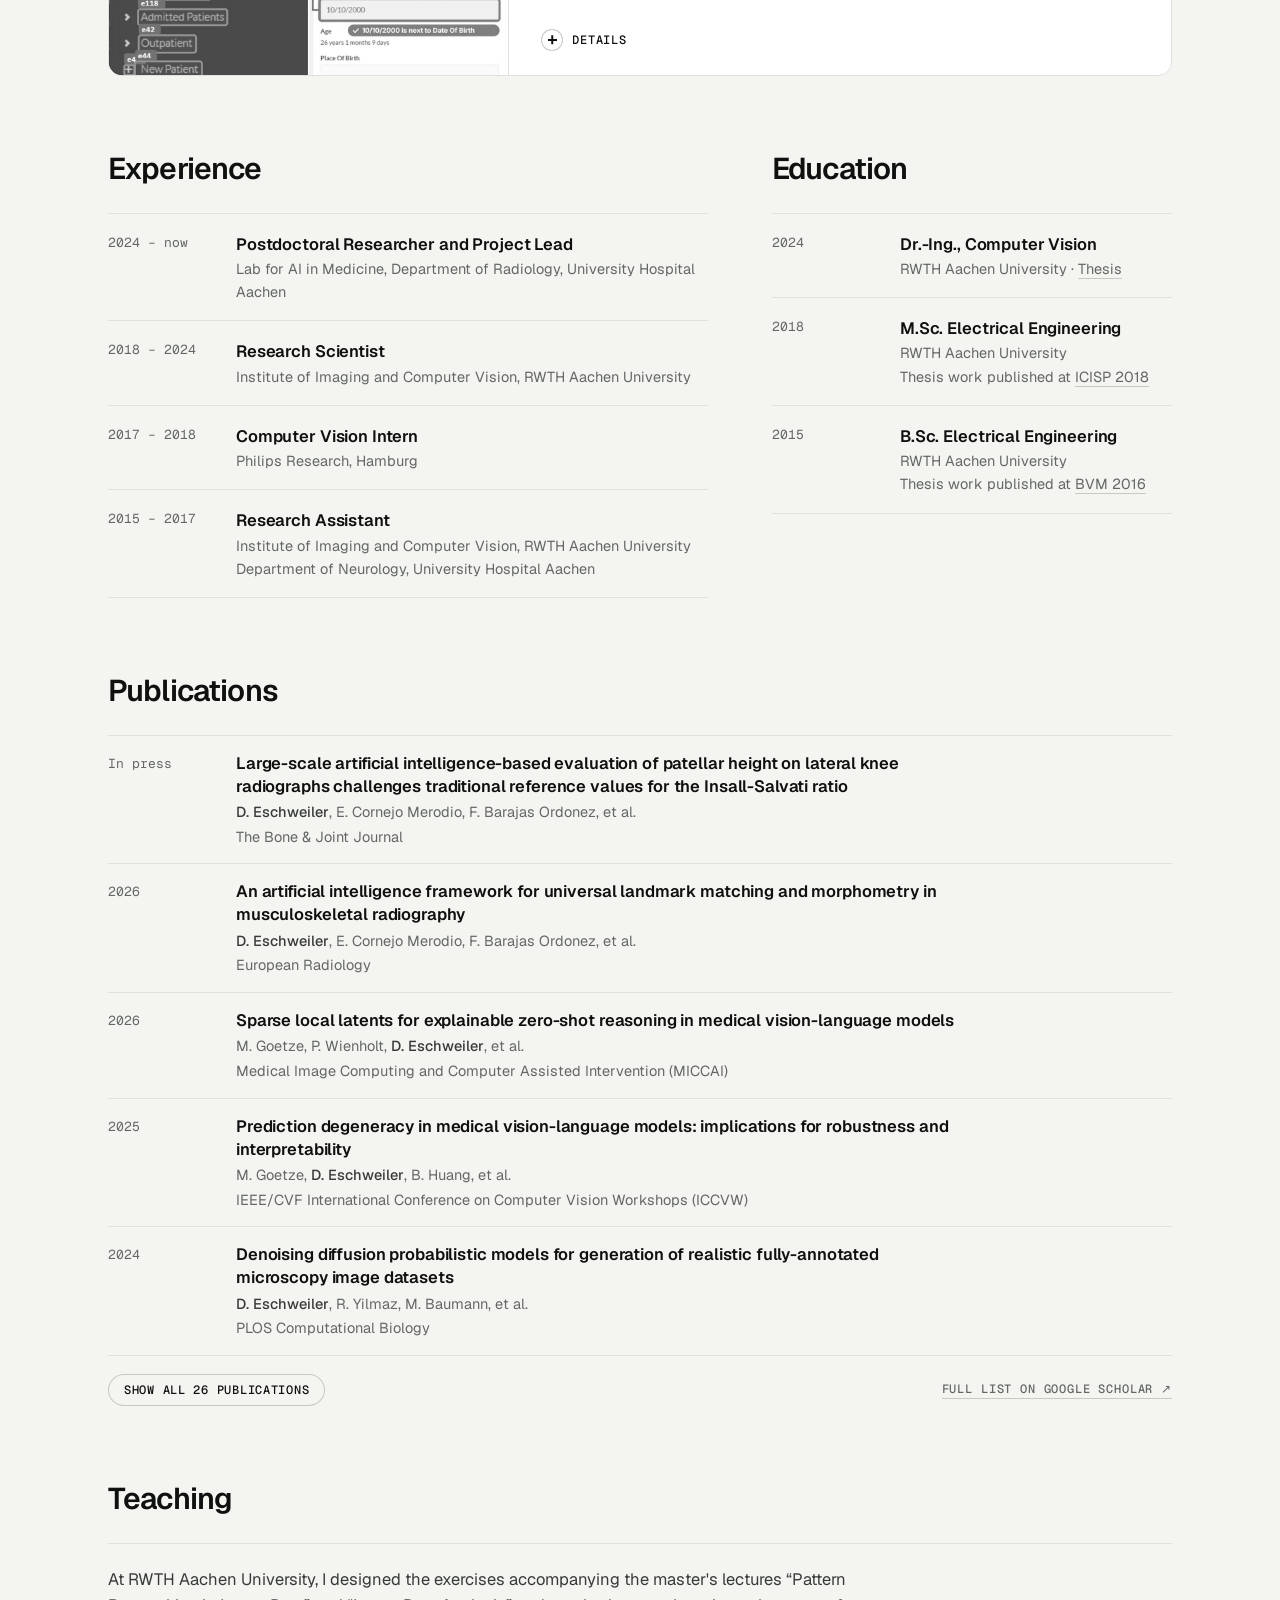
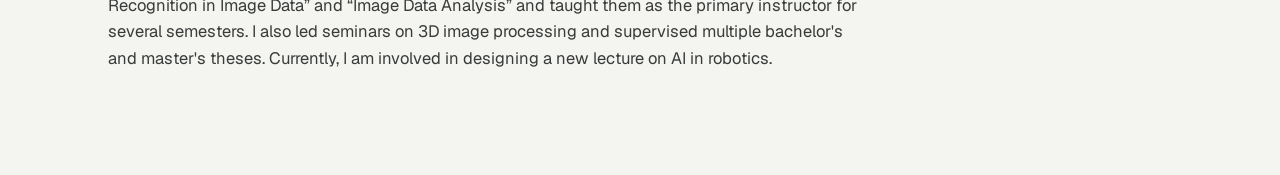
==== commit e7900102: "Replace left panel of radiography tile image" ====
--- a/index.html
+++ b/index.html
@@ -71,7 +71,7 @@
 
       <details class="tile">
         <summary>
-          <figure><img loading="lazy" decoding="async" src="assets/img/work-radiography.jpg" width="1140" height="712" alt="A knee radiograph with automatically placed landmarks and a measured ratio, next to a shoulder radiograph with a heatmap of the matched landmark position"></figure>
+          <figure><img loading="lazy" decoding="async" src="assets/img/work-radiography.jpg" width="1140" height="712" alt="A lateral knee radiograph with landmarks transferred from 40 reference radiographs, their median and the expert annotation, next to a shoulder radiograph with a heatmap of the matched landmark position"></figure>
           <div class="tile-b">
             <span class="label kw">MRI <i>·</i> CT <i>·</i> X-ray <i>·</i> Foundation Models <i>·</i> CNNs</span>
             <h3>Reassessing established reference values for morphometry on radiographs</h3>
